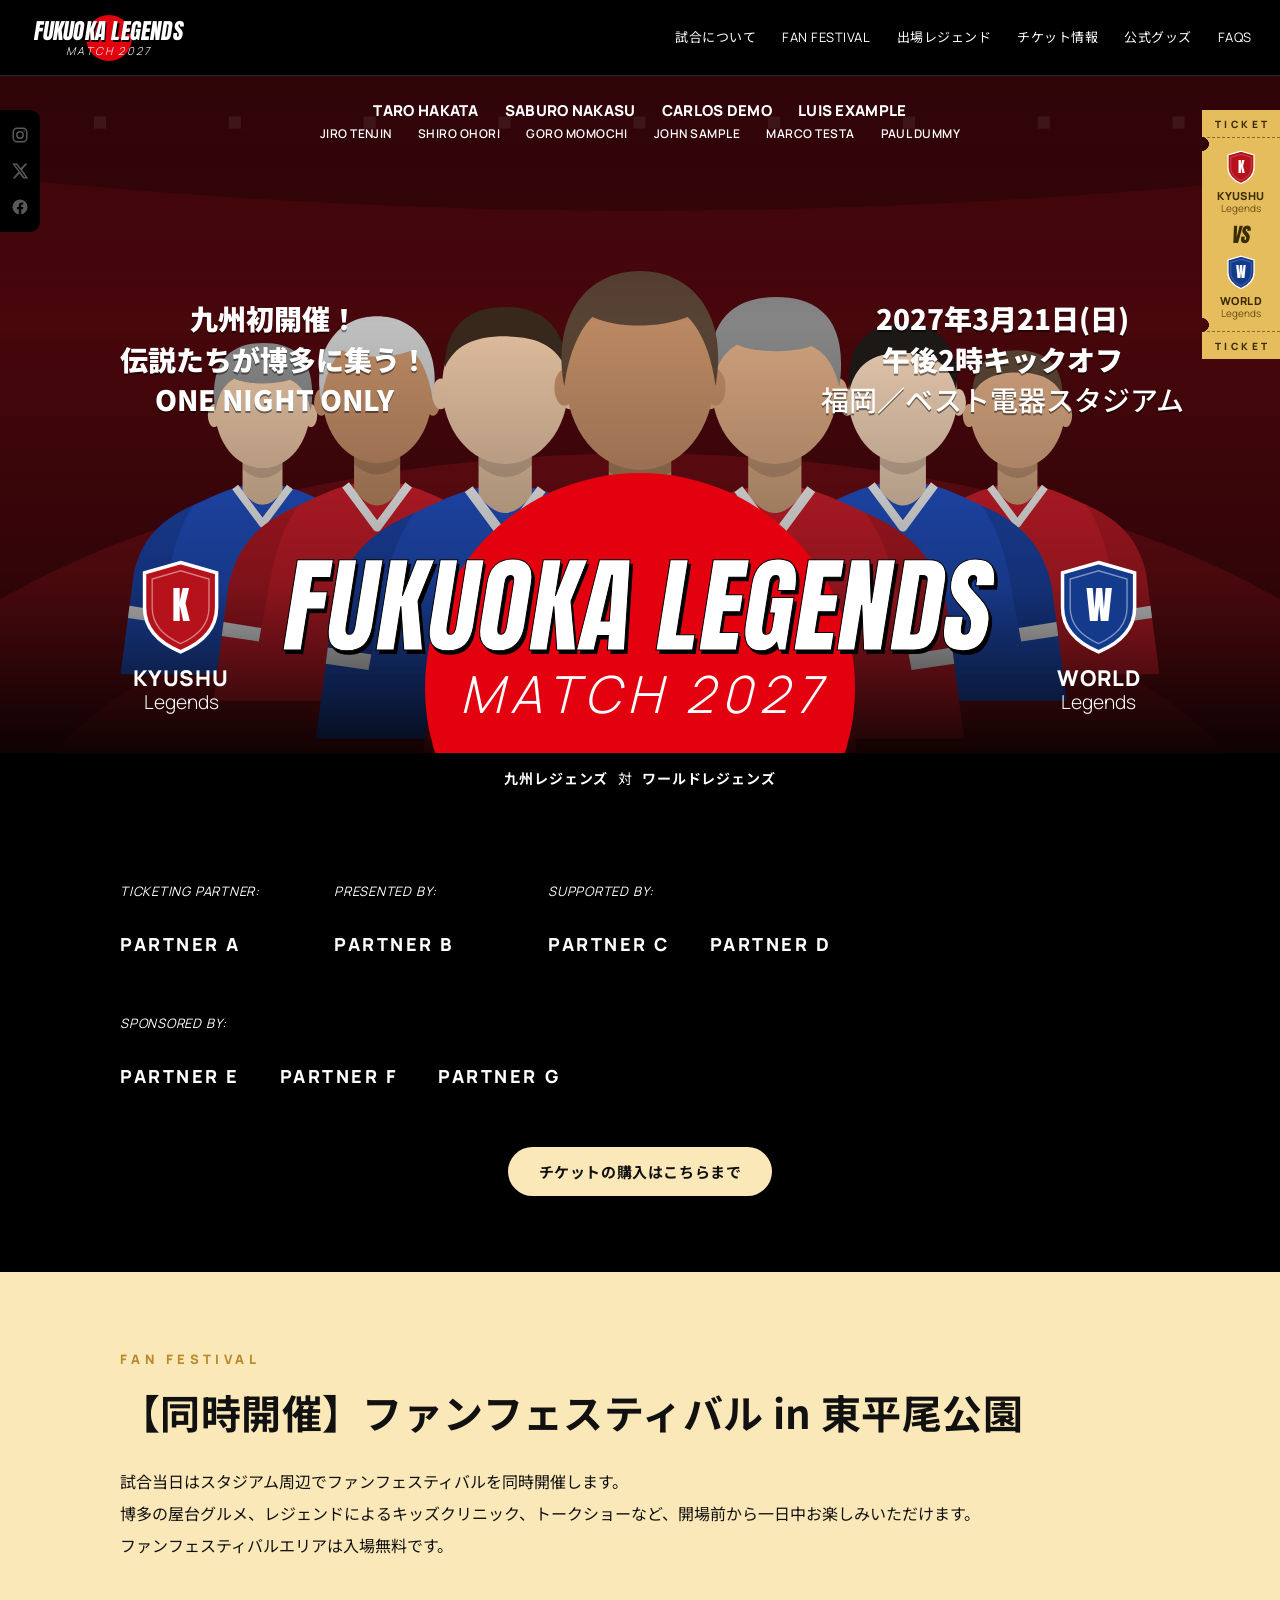
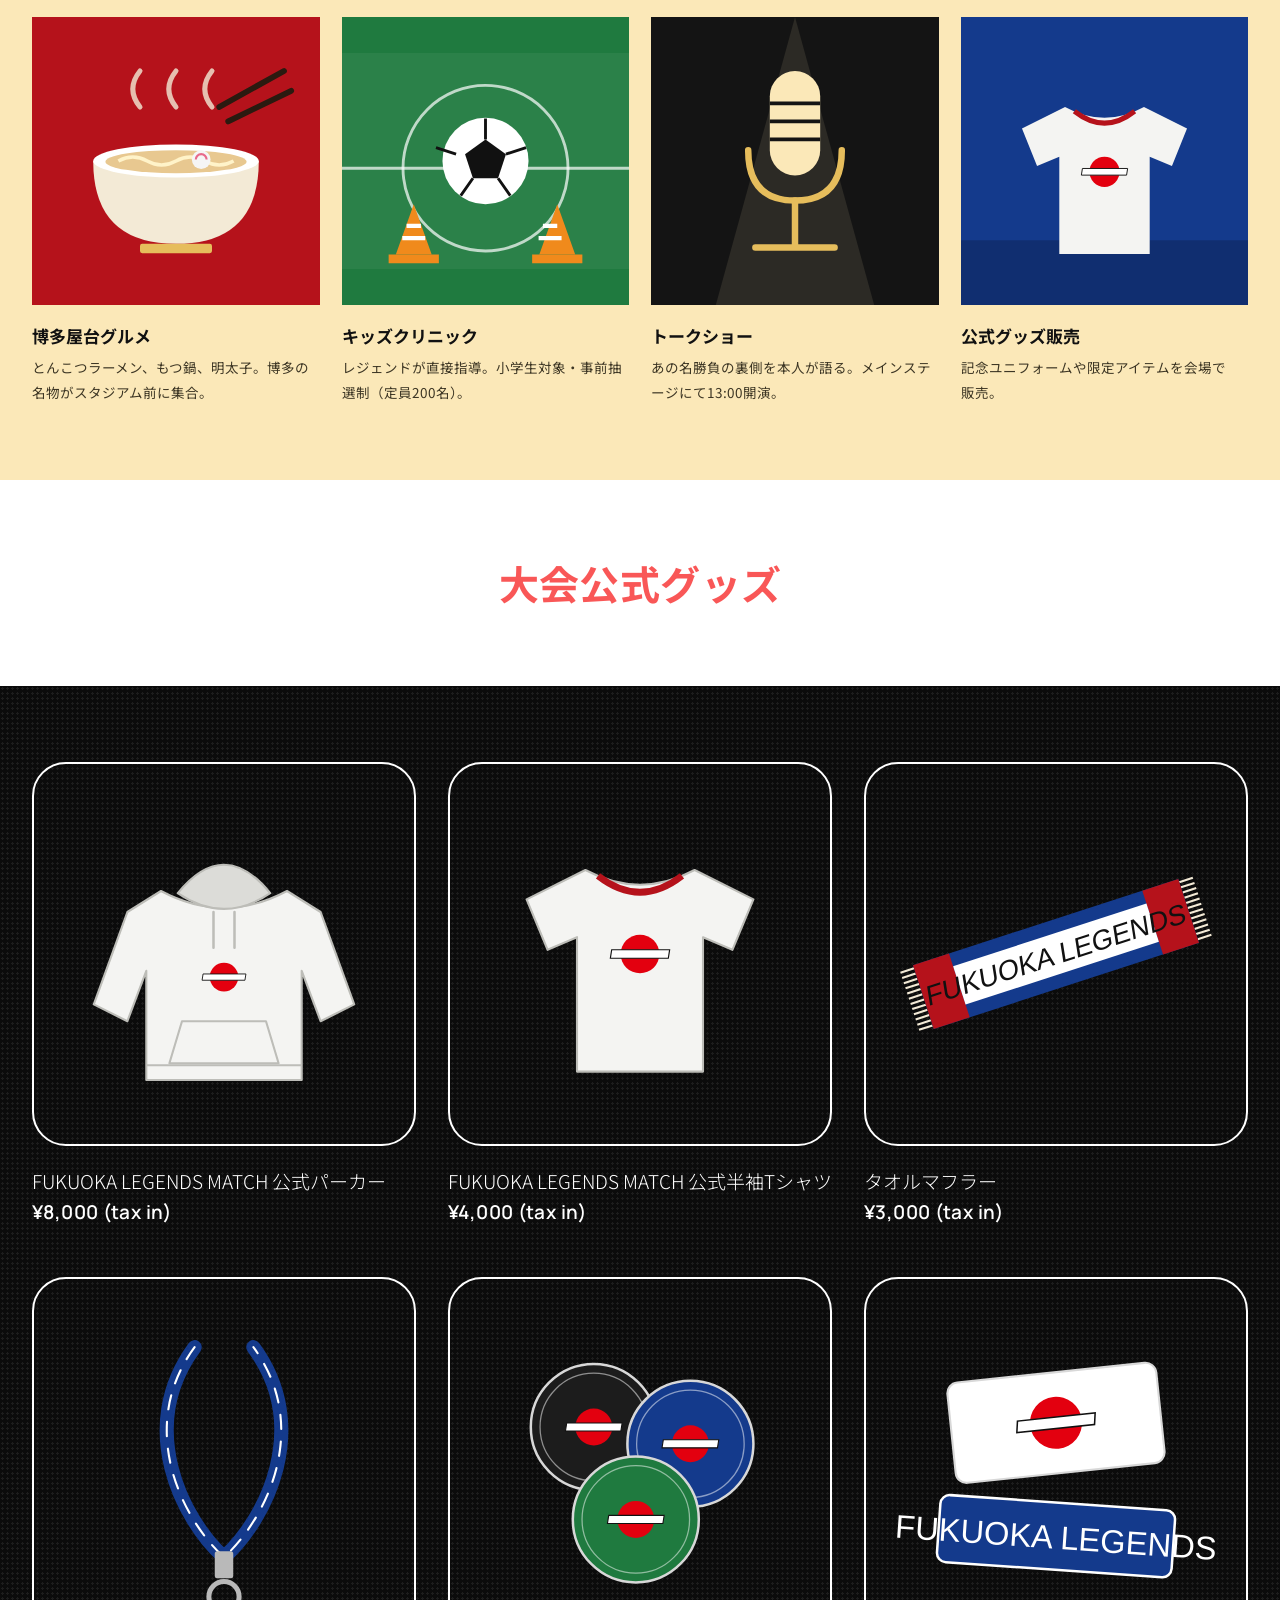
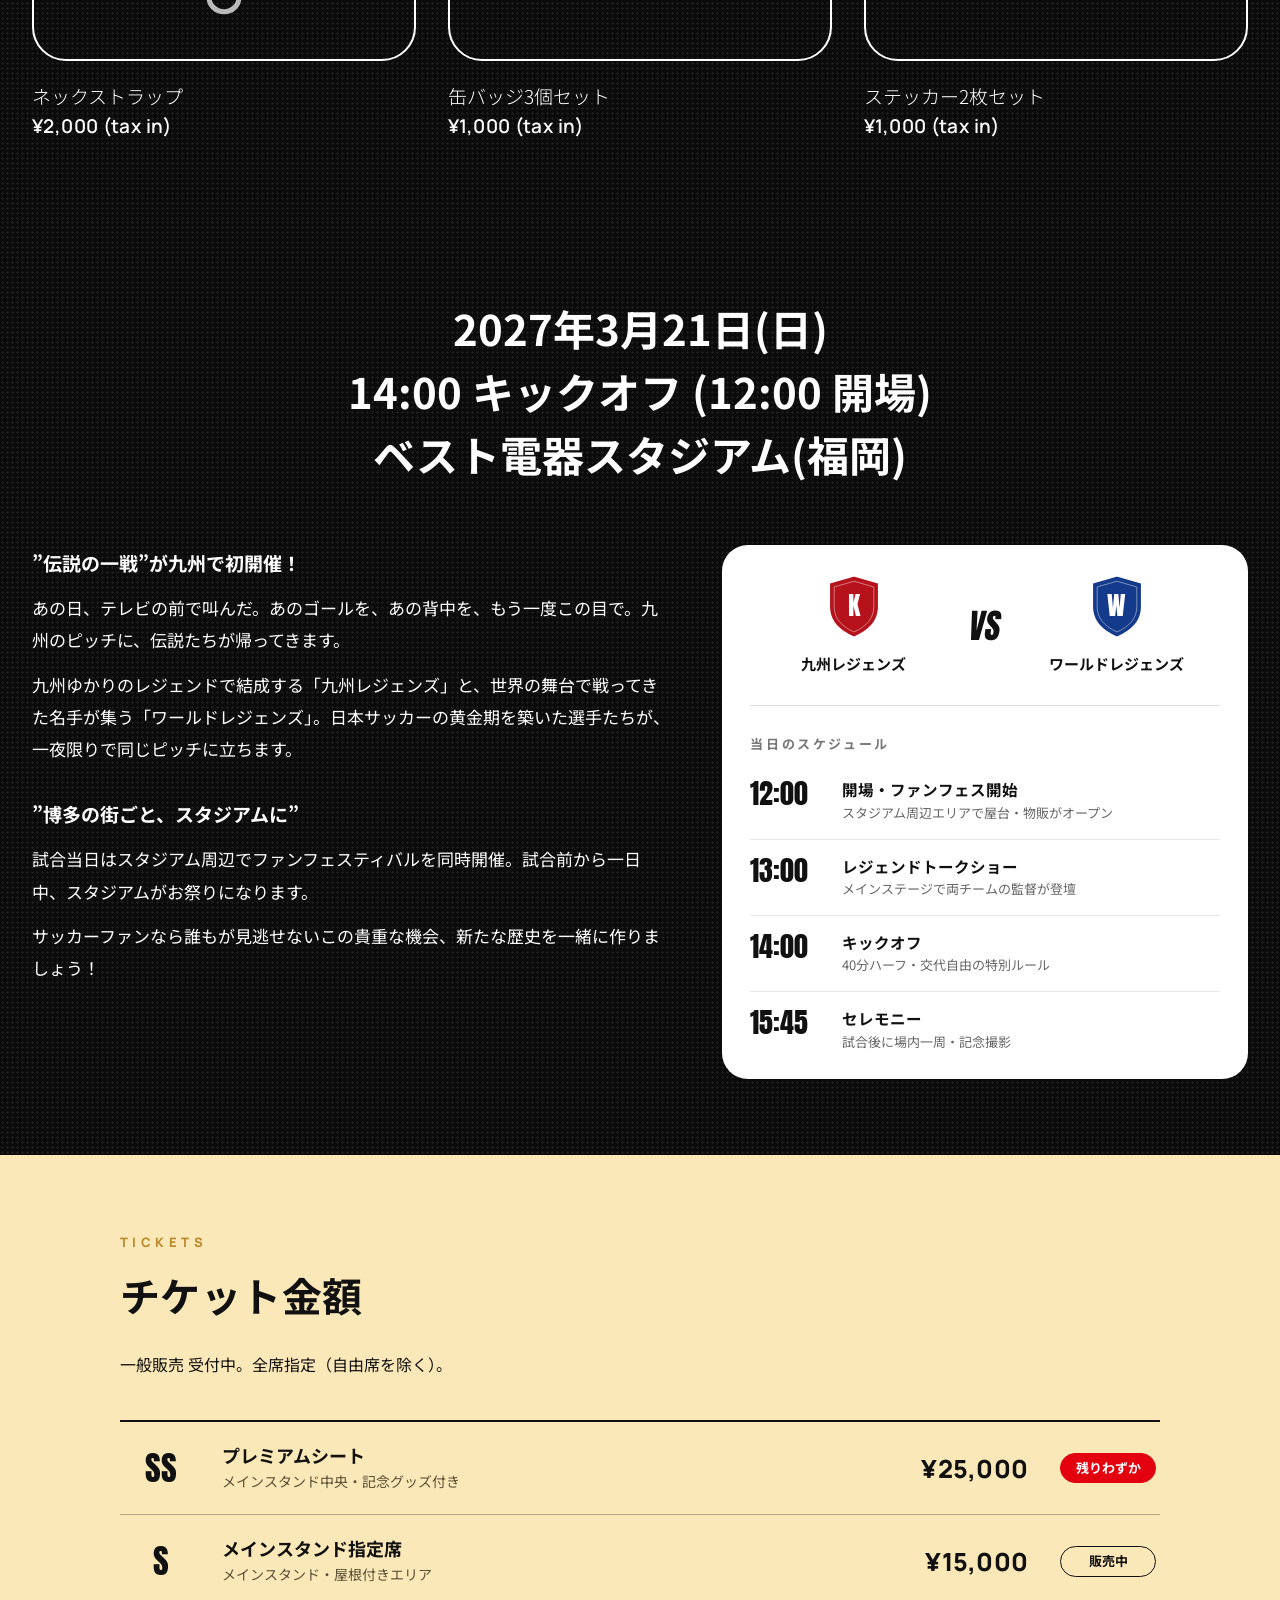
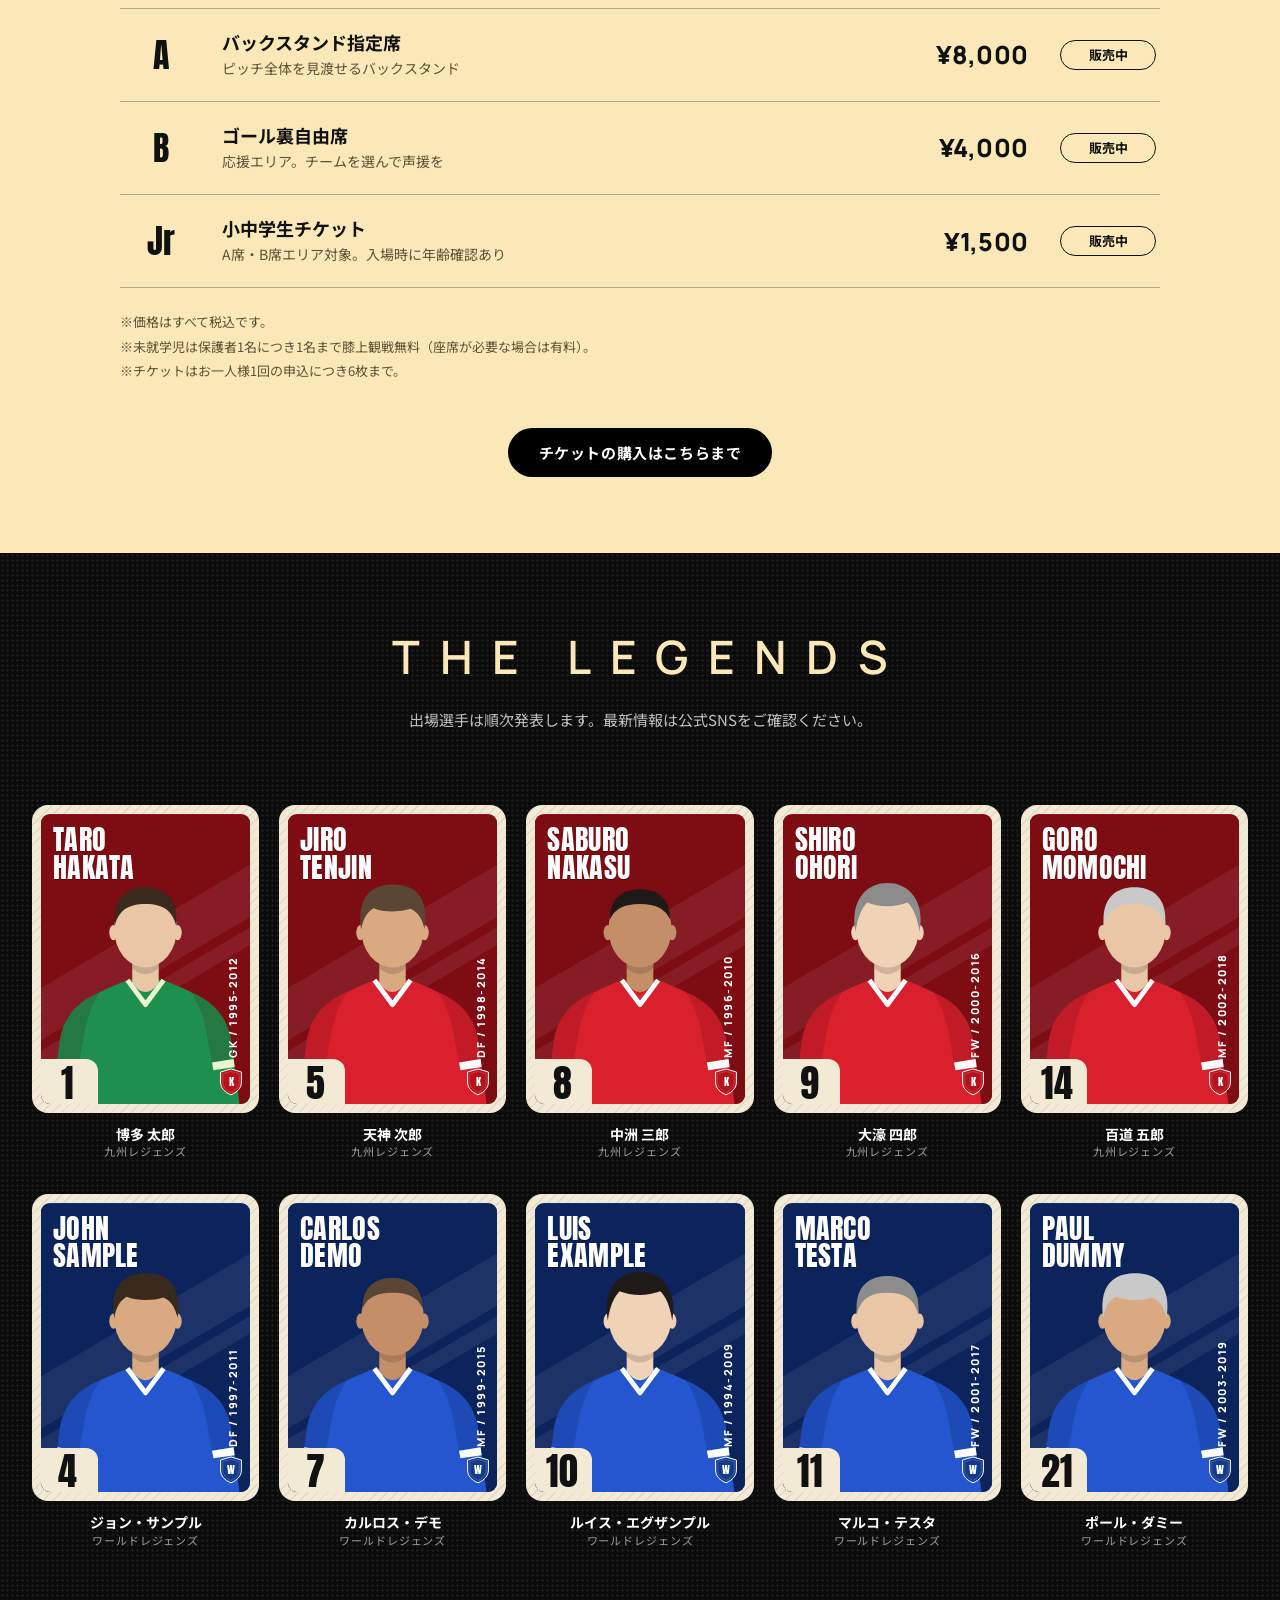
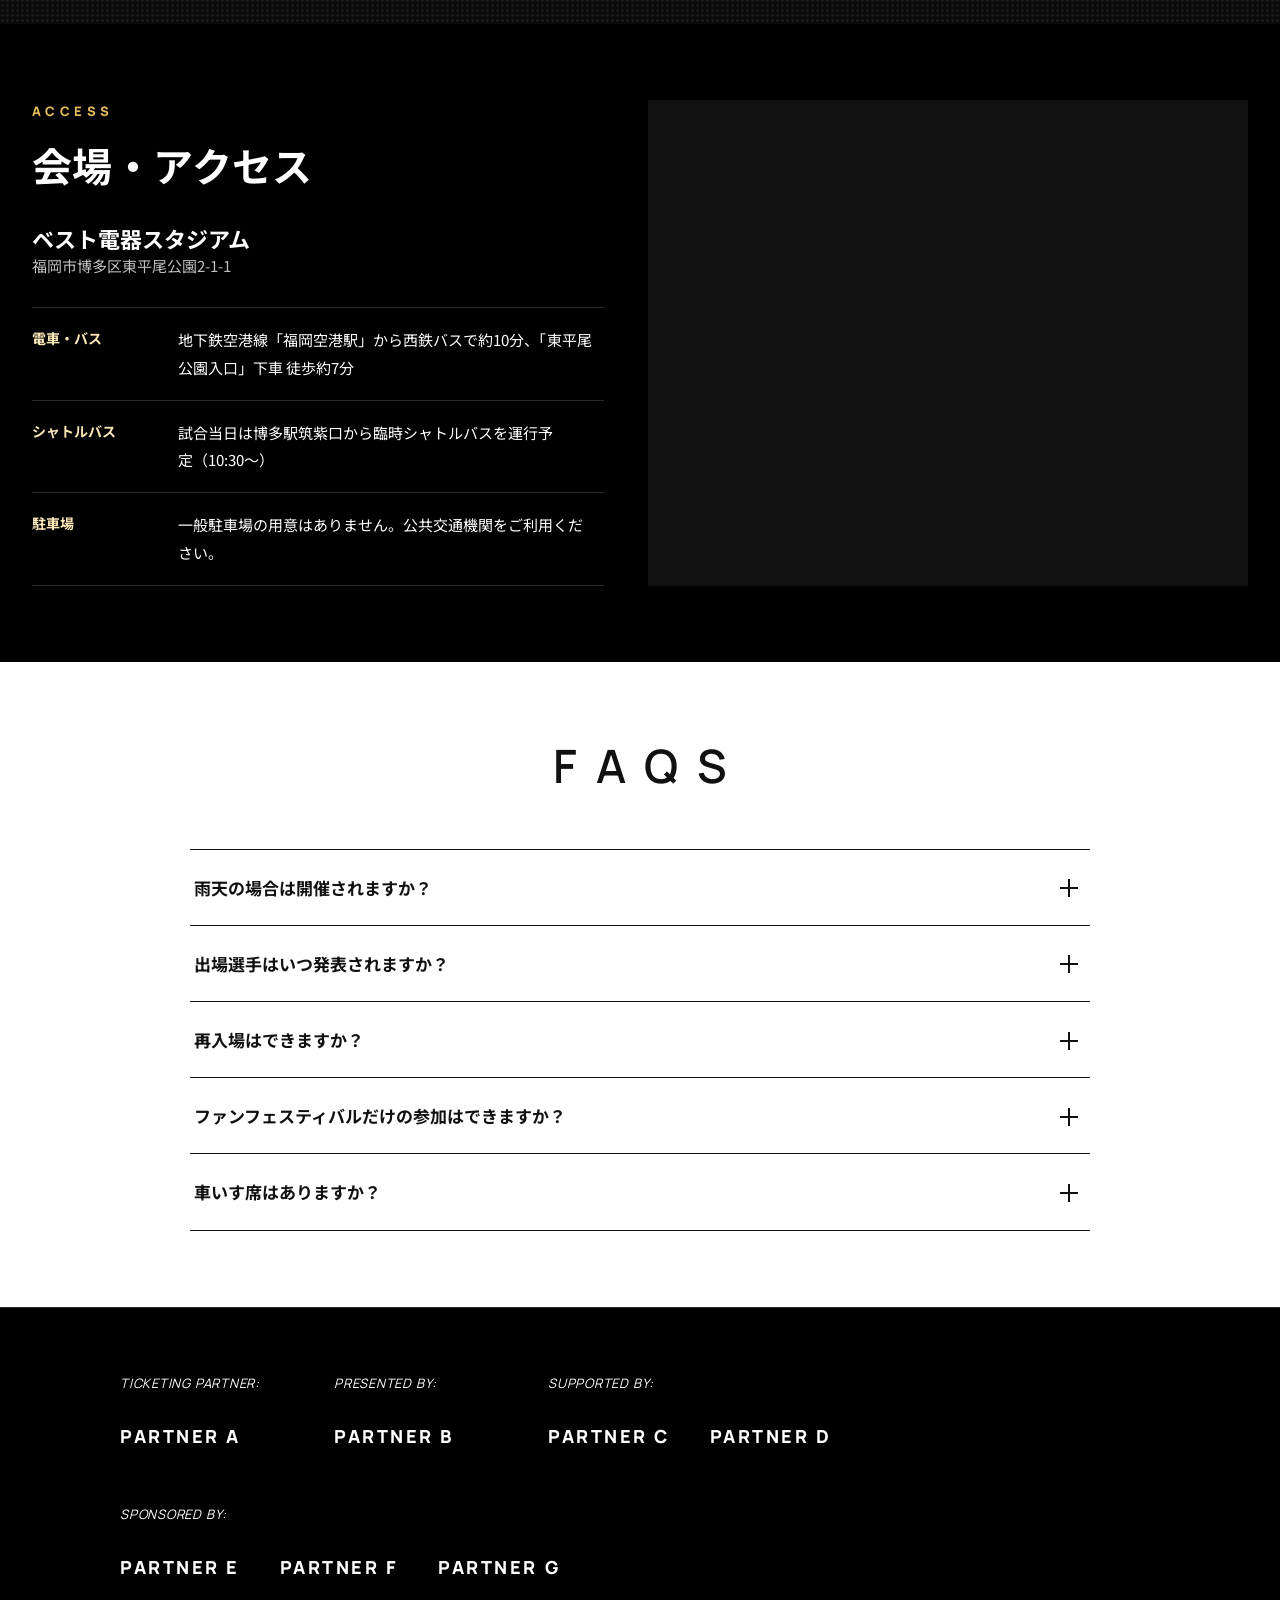
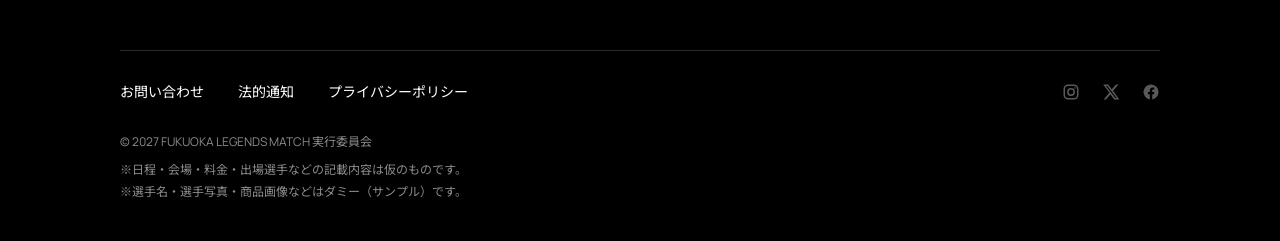
==== index.html @ da8130b4 "福岡レジェンズマッチ 告知サイトと管理画面を追加 Co-Authored-By: Claude Fable 5.2 <noreply@anthropic.com>" ====
<!doctype html>
<html lang="ja">
<head>
<meta charset="utf-8">
<meta name="viewport" content="width=device-width, initial-scale=1">
<title>FUKUOKA LEGENDS MATCH 2027｜福岡レジェンズマッチ 公式サイト</title>
<meta name="description" content="九州レジェンズ 対 ワールドレジェンズ。伝説の選手たちが博多に集う、一夜限りのレジェンドマッチ。2027年3月21日(日) ベスト電器スタジアム。">
<meta name="robots" content="noindex,nofollow">
<meta property="og:title" content="FUKUOKA LEGENDS MATCH 2027｜福岡レジェンズマッチ 公式サイト">
<meta property="og:description" content="九州レジェンズ 対 ワールドレジェンズ。伝説の選手たちが博多に集う、一夜限りのレジェンドマッチ。2027年3月21日(日) ベスト電器スタジアム。">
<meta property="og:type" content="website">
<meta property="og:image" content="uploads/dummy/keyvisual.svg">
<link rel="icon" href="data:image/svg+xml,%3Csvg xmlns='http://www.w3.org/2000/svg' viewBox='0 0 64 64'%3E%3Crect width='64' height='64' fill='%23000'/%3E%3Ccircle cx='32' cy='32' r='22' fill='%23e3000f'/%3E%3Crect x='8' y='27' width='48' height='10' fill='%23fff' transform='skewX(-9)' transform-origin='32 32'/%3E%3C/svg%3E">
<link rel="preconnect" href="https://fonts.googleapis.com">
<link rel="preconnect" href="https://fonts.gstatic.com" crossorigin>
<link rel="stylesheet" href="https://fonts.googleapis.com/css2?family=Anton&family=Manrope:wght@300;400;600;800&family=Noto+Sans+JP:wght@400;500;700;900&display=swap">
<link rel="stylesheet" href="assets/site.css">
<style>:root{--team-a:#b5121b;--team-b:#143a8c}@media (min-width:901px){.hero.has-kv{background:#140305}.hero.has-kv::before{background:linear-gradient(rgba(40,4,7,.42),rgba(20,3,5,.05) 34%,rgba(0,0,0,.35) 70%,rgba(0,0,0,.94) 96%),url('uploads/dummy/keyvisual.svg') center top/cover no-repeat}}@media (max-width:900px){.has-kv .hero-kv{background-image:url('uploads/dummy/keyvisual.svg')}}</style>
</head>
<body>
<a class="skip" href="#main">コンテンツにスキップ</a>

<header class="header">
  <a class="logo" href="#top" aria-label="FUKUOKA LEGENDS MATCH 2027"><span class="logo-main">FUKUOKA LEGENDS</span><span class="logo-sub">MATCH 2027</span></a>
  <nav class="nav" id="nav" aria-label="メインメニュー">
    <a href="#about">試合について</a><a href="#festival">FAN FESTIVAL</a><a href="#legends">出場レジェンド</a><a href="#tickets">チケット情報</a><a href="#goods">公式グッズ</a><a href="#faq">FAQS</a>
    <a class="nav-ticket" href="#tickets">チケット購入</a>
    <div class="nav-sns"><span class="is-off" title="Instagram（URL未設定）"><svg viewBox="0 0 24 24" fill="none" stroke="currentColor" stroke-width="2" aria-hidden="true"><rect x="3" y="3" width="18" height="18" rx="5"/><circle cx="12" cy="12" r="4.2"/><circle cx="17.4" cy="6.6" r="1" fill="currentColor" stroke="none"/></svg></span><span class="is-off" title="X（URL未設定）"><svg viewBox="0 0 24 24" fill="currentColor" aria-hidden="true"><path d="M18.9 2H22l-7.2 8.3L23 22h-6.6l-5.2-6.8L5.3 22H2.2l7.7-8.9L1.5 2h6.8l4.7 6.2L18.9 2Zm-1.2 18h1.8L7.2 3.9H5.3L17.7 20Z"/></svg></span><span class="is-off" title="Facebook（URL未設定）"><svg viewBox="0 0 24 24" fill="currentColor" aria-hidden="true"><path d="M22 12a10 10 0 1 0-11.6 9.9v-7H7.9V12h2.5V9.8c0-2.5 1.5-3.9 3.800-3.900 1.100 0 2.200.2 2.200.2v2.500h-1.200c-1.200 0-1.600.800-1.600 1.600V12h2.800l-.4 2.900h-2.300v7A10 10 0 0 0 22 12Z"/></svg></span></div>
  </nav>
  <button class="menu-btn" type="button" aria-controls="nav" aria-expanded="false" aria-label="メニューを開く"><span></span><span></span><span></span></button>
</header>

<div class="side-sns"><span class="is-off" title="Instagram（URL未設定）"><svg viewBox="0 0 24 24" fill="none" stroke="currentColor" stroke-width="2" aria-hidden="true"><rect x="3" y="3" width="18" height="18" rx="5"/><circle cx="12" cy="12" r="4.2"/><circle cx="17.4" cy="6.6" r="1" fill="currentColor" stroke="none"/></svg></span><span class="is-off" title="X（URL未設定）"><svg viewBox="0 0 24 24" fill="currentColor" aria-hidden="true"><path d="M18.9 2H22l-7.2 8.3L23 22h-6.6l-5.2-6.8L5.3 22H2.2l7.7-8.9L1.5 2h6.8l4.7 6.2L18.9 2Zm-1.2 18h1.8L7.2 3.9H5.3L17.7 20Z"/></svg></span><span class="is-off" title="Facebook（URL未設定）"><svg viewBox="0 0 24 24" fill="currentColor" aria-hidden="true"><path d="M22 12a10 10 0 1 0-11.6 9.9v-7H7.9V12h2.5V9.8c0-2.5 1.5-3.9 3.800-3.900 1.100 0 2.200.2 2.200.2v2.500h-1.200c-1.200 0-1.600.800-1.600 1.600V12h2.800l-.4 2.900h-2.300v7A10 10 0 0 0 22 12Z"/></svg></span></div>

<a class="ticket-tab" href="#tickets" aria-label="チケット購入">
  <span class="tt-word">TICKET</span>
  <span class="tt-body">
    <svg class="emblem " viewBox="0 0 60 70" role="img" aria-label="九州レジェンズ"><path d="M30 2.500 56 10v25c0 15.500-10.500 25.500-26 32C14.500 60.500 4 50.500 4 35V10z" fill="#b5121b" stroke="#fff" stroke-width="2.500"/><path d="M30 8.500 50.500 14.500V35c0 12-8 20.500-20.500 26C17.500 55.500 9.500 47 9.500 35V14.500z" fill="none" stroke="rgba(255,255,255,.45)" stroke-width="1"/><text x="30" y="45" text-anchor="middle" font-family="Anton,Impact,sans-serif" font-size="27" fill="#fff">K</text></svg><b>KYUSHU</b><i>Legends</i>
    <em>VS</em>
    <svg class="emblem " viewBox="0 0 60 70" role="img" aria-label="ワールドレジェンズ"><path d="M30 2.500 56 10v25c0 15.500-10.500 25.500-26 32C14.500 60.500 4 50.500 4 35V10z" fill="#143a8c" stroke="#fff" stroke-width="2.500"/><path d="M30 8.500 50.500 14.500V35c0 12-8 20.500-20.500 26C17.500 55.500 9.500 47 9.500 35V14.500z" fill="none" stroke="rgba(255,255,255,.45)" stroke-width="1"/><text x="30" y="45" text-anchor="middle" font-family="Anton,Impact,sans-serif" font-size="27" fill="#fff">W</text></svg><b>WORLD</b><i>Legends</i>
  </span>
  <span class="tt-word">TICKET</span>
</a>

<main id="main">
<section class="hero has-kv" id="top">
  <div class="hero-roster">
    
      <p class="roster-main"><span>TARO HAKATA</span><span>SABURO NAKASU</span><span>CARLOS DEMO</span><span>LUIS EXAMPLE</span></p>
      <p class="roster-sub"><span>JIRO TENJIN</span><span>SHIRO OHORI</span><span>GORO MOMOCHI</span><span>JOHN SAMPLE</span><span>MARCO TESTA</span><span>PAUL DUMMY</span></p>
  </div>
  <div class="hero-mid">
    <p class="hero-catch">九州初開催！<br>伝説たちが博多に集う！<br>ONE NIGHT ONLY</p>
    <div class="hero-kv" aria-hidden="true"></div>
    <p class="hero-date"><span>2027年3月21日(日)</span><span>午後2時キックオフ</span><span>福岡／ベスト電器スタジアム</span></p>
  </div>
  <div class="hero-lockup">
    <div class="hero-team"><svg class="emblem " viewBox="0 0 60 70" role="img" aria-label="九州レジェンズ"><path d="M30 2.500 56 10v25c0 15.500-10.500 25.500-26 32C14.500 60.500 4 50.500 4 35V10z" fill="#b5121b" stroke="#fff" stroke-width="2.500"/><path d="M30 8.500 50.500 14.500V35c0 12-8 20.500-20.500 26C17.500 55.500 9.500 47 9.500 35V14.500z" fill="none" stroke="rgba(255,255,255,.45)" stroke-width="1"/><text x="30" y="45" text-anchor="middle" font-family="Anton,Impact,sans-serif" font-size="27" fill="#fff">K</text></svg><b>KYUSHU</b><i>Legends</i></div>
    <h1 class="hero-logo"><span class="hl-main">FUKUOKA LEGENDS</span><span class="hl-sub">MATCH 2027</span></h1>
    <div class="hero-team"><svg class="emblem " viewBox="0 0 60 70" role="img" aria-label="ワールドレジェンズ"><path d="M30 2.500 56 10v25c0 15.500-10.500 25.500-26 32C14.500 60.500 4 50.500 4 35V10z" fill="#143a8c" stroke="#fff" stroke-width="2.500"/><path d="M30 8.500 50.500 14.500V35c0 12-8 20.500-20.500 26C17.500 55.500 9.500 47 9.500 35V14.500z" fill="none" stroke="rgba(255,255,255,.45)" stroke-width="1"/><text x="30" y="45" text-anchor="middle" font-family="Anton,Impact,sans-serif" font-size="27" fill="#fff">W</text></svg><b>WORLD</b><i>Legends</i></div>
  </div>
  <p class="hero-vs">九州レジェンズ <span>対</span> ワールドレジェンズ</p>
</section>

<section class="band band-black sponsors">
  <div class="partners">
    <div class="partner-group">
      <h3>TICKETING PARTNER:</h3>
      <ul><li><span>PARTNER A</span></li></ul>
    </div>
    <div class="partner-group">
      <h3>PRESENTED BY:</h3>
      <ul><li><span>PARTNER B</span></li></ul>
    </div>
    <div class="partner-group">
      <h3>SUPPORTED BY:</h3>
      <ul><li><span>PARTNER C</span></li><li><span>PARTNER D</span></li></ul>
    </div>
    <div class="partner-group is-wide">
      <h3>SPONSORED BY:</h3>
      <ul><li><span>PARTNER E</span></li><li><span>PARTNER F</span></li><li><span>PARTNER G</span></li></ul>
    </div></div>
  <div class="cta">
    <a class="btn btn-cream" href="#tickets">チケットの購入はこちらまで</a>
    
  </div>
</section>


<section class="band band-cream" id="festival">
  <div class="wrap">
    <p class="eyebrow">FAN FESTIVAL</p>
    <h2 class="h-jp">【同時開催】ファンフェスティバル in 東平尾公園</h2>
    <div class="lead"><p>試合当日はスタジアム周辺でファンフェスティバルを同時開催します。<br>博多の屋台グルメ、レジェンドによるキッズクリニック、トークショーなど、開場前から一日中お楽しみいただけます。<br>ファンフェスティバルエリアは入場無料です。</p></div>
  </div>
  <ul class="fes-grid">
    <li>
      <div class="fes-img"><img src="uploads/dummy/fes-yatai.svg" alt="博多屋台グルメ" loading="lazy"></div>
      <h3>博多屋台グルメ</h3><p>とんこつラーメン、もつ鍋、明太子。博多の名物がスタジアム前に集合。</p>
    </li><li>
      <div class="fes-img"><img src="uploads/dummy/fes-kids.svg" alt="キッズクリニック" loading="lazy"></div>
      <h3>キッズクリニック</h3><p>レジェンドが直接指導。小学生対象・事前抽選制（定員200名）。</p>
    </li><li>
      <div class="fes-img"><img src="uploads/dummy/fes-talk.svg" alt="トークショー" loading="lazy"></div>
      <h3>トークショー</h3><p>あの名勝負の裏側を本人が語る。メインステージにて13:00開演。</p>
    </li><li>
      <div class="fes-img"><img src="uploads/dummy/fes-goods.svg" alt="公式グッズ販売" loading="lazy"></div>
      <h3>公式グッズ販売</h3><p>記念ユニフォームや限定アイテムを会場で販売。</p>
    </li>
  </ul>
  
</section>


<section class="band band-white goods-head" id="goods"><h2 class="h-jp h-coral">大会公式グッズ</h2></section>
<section class="band band-dots goods">
  <ul class="goods-grid">
    <li>
      <div class="goods-img"><img src="uploads/dummy/goods-hoodie.svg" alt="FUKUOKA LEGENDS MATCH 公式パーカー" loading="lazy"></div>
      <h3>FUKUOKA LEGENDS MATCH 公式パーカー</h3><p>¥8,000 (tax in)</p>
    </li><li>
      <div class="goods-img"><img src="uploads/dummy/goods-tshirt.svg" alt="FUKUOKA LEGENDS MATCH 公式半袖Tシャツ" loading="lazy"></div>
      <h3>FUKUOKA LEGENDS MATCH 公式半袖Tシャツ</h3><p>¥4,000 (tax in)</p>
    </li><li>
      <div class="goods-img"><img src="uploads/dummy/goods-muffler.svg" alt="タオルマフラー" loading="lazy"></div>
      <h3>タオルマフラー</h3><p>¥3,000 (tax in)</p>
    </li><li>
      <div class="goods-img"><img src="uploads/dummy/goods-strap.svg" alt="ネックストラップ" loading="lazy"></div>
      <h3>ネックストラップ</h3><p>¥2,000 (tax in)</p>
    </li><li>
      <div class="goods-img"><img src="uploads/dummy/goods-badges.svg" alt="缶バッジ3個セット" loading="lazy"></div>
      <h3>缶バッジ3個セット</h3><p>¥1,000 (tax in)</p>
    </li><li>
      <div class="goods-img"><img src="uploads/dummy/goods-stickers.svg" alt="ステッカー2枚セット" loading="lazy"></div>
      <h3>ステッカー2枚セット</h3><p>¥1,000 (tax in)</p>
    </li>
  </ul>
  
</section>

<section class="band band-dots about" id="about">
  <div class="match-head">
    <p>2027年3月21日(日)</p><p>14:00 キックオフ (12:00 開場)</p><p>ベスト電器スタジアム(福岡)</p>
  </div>
  <div class="about-grid">
    <div class="about-text">
      <h3>”伝説の一戦”が九州で初開催！</h3><p>あの日、テレビの前で叫んだ。あのゴールを、あの背中を、もう一度この目で。九州のピッチに、伝説たちが帰ってきます。</p><p>九州ゆかりのレジェンドで結成する「九州レジェンズ」と、世界の舞台で戦ってきた名手が集う「ワールドレジェンズ」。日本サッカーの黄金期を築いた選手たちが、一夜限りで同じピッチに立ちます。</p><h3>”博多の街ごと、スタジアムに”</h3><p>試合当日はスタジアム周辺でファンフェスティバルを同時開催。試合前から一日中、スタジアムがお祭りになります。</p><p>サッカーファンなら誰もが見逃せないこの貴重な機会、新たな歴史を一緒に作りましょう！</p>
    </div>
    
    <aside class="timetable">
      <div class="tt-match">
        <div><svg class="emblem " viewBox="0 0 60 70" role="img" aria-label="九州レジェンズ"><path d="M30 2.500 56 10v25c0 15.500-10.500 25.500-26 32C14.500 60.500 4 50.500 4 35V10z" fill="#b5121b" stroke="#fff" stroke-width="2.500"/><path d="M30 8.500 50.500 14.500V35c0 12-8 20.500-20.500 26C17.500 55.500 9.500 47 9.500 35V14.500z" fill="none" stroke="rgba(255,255,255,.45)" stroke-width="1"/><text x="30" y="45" text-anchor="middle" font-family="Anton,Impact,sans-serif" font-size="27" fill="#fff">K</text></svg><b>九州レジェンズ</b></div><span>VS</span><div><svg class="emblem " viewBox="0 0 60 70" role="img" aria-label="ワールドレジェンズ"><path d="M30 2.500 56 10v25c0 15.500-10.500 25.500-26 32C14.500 60.500 4 50.500 4 35V10z" fill="#143a8c" stroke="#fff" stroke-width="2.500"/><path d="M30 8.500 50.500 14.500V35c0 12-8 20.500-20.500 26C17.500 55.500 9.500 47 9.500 35V14.500z" fill="none" stroke="rgba(255,255,255,.45)" stroke-width="1"/><text x="30" y="45" text-anchor="middle" font-family="Anton,Impact,sans-serif" font-size="27" fill="#fff">W</text></svg><b>ワールドレジェンズ</b></div>
      </div>
      <h3>当日のスケジュール</h3>
      <ol><li><time>12:00</time><div><b>開場・ファンフェス開始</b><span>スタジアム周辺エリアで屋台・物販がオープン</span></div></li><li><time>13:00</time><div><b>レジェンドトークショー</b><span>メインステージで両チームの監督が登壇</span></div></li><li><time>14:00</time><div><b>キックオフ</b><span>40分ハーフ・交代自由の特別ルール</span></div></li><li><time>15:45</time><div><b>セレモニー</b><span>試合後に場内一周・記念撮影</span></div></li></ol>
    </aside>
  </div>
</section>

<section class="band band-cream tickets" id="tickets">
  <div class="wrap">
    <p class="eyebrow">TICKETS</p>
    <h2 class="h-jp">チケット金額</h2>
    <p class="lead">一般販売 受付中。全席指定（自由席を除く）。</p>
    <ul class="ticket-list">
      <li>
        <span class="tk-rank">SS</span>
        <div class="tk-name"><b>プレミアムシート</b><span>メインスタンド中央・記念グッズ付き</span></div>
        <span class="tk-price">¥25,000</span>
        <span class="tk-status is-few">残りわずか</span>
      </li><li>
        <span class="tk-rank">S</span>
        <div class="tk-name"><b>メインスタンド指定席</b><span>メインスタンド・屋根付きエリア</span></div>
        <span class="tk-price">¥15,000</span>
        <span class="tk-status">販売中</span>
      </li><li>
        <span class="tk-rank">A</span>
        <div class="tk-name"><b>バックスタンド指定席</b><span>ピッチ全体を見渡せるバックスタンド</span></div>
        <span class="tk-price">¥8,000</span>
        <span class="tk-status">販売中</span>
      </li><li>
        <span class="tk-rank">B</span>
        <div class="tk-name"><b>ゴール裏自由席</b><span>応援エリア。チームを選んで声援を</span></div>
        <span class="tk-price">¥4,000</span>
        <span class="tk-status">販売中</span>
      </li><li>
        <span class="tk-rank">Jr</span>
        <div class="tk-name"><b>小中学生チケット</b><span>A席・B席エリア対象。入場時に年齢確認あり</span></div>
        <span class="tk-price">¥1,500</span>
        <span class="tk-status">販売中</span>
      </li>
    </ul>
    <p class="note">※価格はすべて税込です。<br>※未就学児は保護者1名につき1名まで膝上観戦無料（座席が必要な場合は有料）。<br>※チケットはお一人様1回の申込につき6枚まで。</p>
    <div class="cta"><a class="btn btn-black" href="#tickets">チケットの購入はこちらまで</a></div>
  </div>
</section>

<section class="band band-dots legends" id="legends">
  <h2 class="h-wide">THE LEGENDS</h2>
  <p class="legends-lead">出場選手は順次発表します。最新情報は公式SNSをご確認ください。</p>
  <ul class="cards"><li class="card card-a">
      <div class="card-frame"><div class="card-in">
        <img src="uploads/dummy/player-01.svg" alt="博多 太郎" loading="lazy">
        <p class="card-name">TARO<br>HAKATA</p>
        <span class="card-num">1</span>
        <span class="card-side">GK / 1995-2012</span>
        <span class="card-team"><svg class="emblem " viewBox="0 0 60 70" role="img" aria-label="九州レジェンズ"><path d="M30 2.500 56 10v25c0 15.500-10.500 25.500-26 32C14.500 60.500 4 50.500 4 35V10z" fill="#b5121b" stroke="#fff" stroke-width="2.500"/><path d="M30 8.500 50.500 14.500V35c0 12-8 20.500-20.500 26C17.500 55.500 9.500 47 9.500 35V14.500z" fill="none" stroke="rgba(255,255,255,.45)" stroke-width="1"/><text x="30" y="45" text-anchor="middle" font-family="Anton,Impact,sans-serif" font-size="27" fill="#fff">K</text></svg></span>
      </div></div>
      <p class="card-jp">博多 太郎<small>九州レジェンズ</small></p>
    </li><li class="card card-a">
      <div class="card-frame"><div class="card-in">
        <img src="uploads/dummy/player-02.svg" alt="天神 次郎" loading="lazy">
        <p class="card-name">JIRO<br>TENJIN</p>
        <span class="card-num">5</span>
        <span class="card-side">DF / 1998-2014</span>
        <span class="card-team"><svg class="emblem " viewBox="0 0 60 70" role="img" aria-label="九州レジェンズ"><path d="M30 2.500 56 10v25c0 15.500-10.500 25.500-26 32C14.500 60.500 4 50.500 4 35V10z" fill="#b5121b" stroke="#fff" stroke-width="2.500"/><path d="M30 8.500 50.500 14.500V35c0 12-8 20.500-20.500 26C17.500 55.500 9.500 47 9.500 35V14.500z" fill="none" stroke="rgba(255,255,255,.45)" stroke-width="1"/><text x="30" y="45" text-anchor="middle" font-family="Anton,Impact,sans-serif" font-size="27" fill="#fff">K</text></svg></span>
      </div></div>
      <p class="card-jp">天神 次郎<small>九州レジェンズ</small></p>
    </li><li class="card card-a">
      <div class="card-frame"><div class="card-in">
        <img src="uploads/dummy/player-03.svg" alt="中洲 三郎" loading="lazy">
        <p class="card-name">SABURO<br>NAKASU</p>
        <span class="card-num">8</span>
        <span class="card-side">MF / 1996-2010</span>
        <span class="card-team"><svg class="emblem " viewBox="0 0 60 70" role="img" aria-label="九州レジェンズ"><path d="M30 2.500 56 10v25c0 15.500-10.500 25.500-26 32C14.500 60.500 4 50.500 4 35V10z" fill="#b5121b" stroke="#fff" stroke-width="2.500"/><path d="M30 8.500 50.500 14.500V35c0 12-8 20.500-20.500 26C17.500 55.500 9.500 47 9.500 35V14.500z" fill="none" stroke="rgba(255,255,255,.45)" stroke-width="1"/><text x="30" y="45" text-anchor="middle" font-family="Anton,Impact,sans-serif" font-size="27" fill="#fff">K</text></svg></span>
      </div></div>
      <p class="card-jp">中洲 三郎<small>九州レジェンズ</small></p>
    </li><li class="card card-a">
      <div class="card-frame"><div class="card-in">
        <img src="uploads/dummy/player-04.svg" alt="大濠 四郎" loading="lazy">
        <p class="card-name">SHIRO<br>OHORI</p>
        <span class="card-num">9</span>
        <span class="card-side">FW / 2000-2016</span>
        <span class="card-team"><svg class="emblem " viewBox="0 0 60 70" role="img" aria-label="九州レジェンズ"><path d="M30 2.500 56 10v25c0 15.500-10.500 25.500-26 32C14.500 60.500 4 50.500 4 35V10z" fill="#b5121b" stroke="#fff" stroke-width="2.500"/><path d="M30 8.500 50.500 14.500V35c0 12-8 20.500-20.500 26C17.500 55.500 9.500 47 9.500 35V14.500z" fill="none" stroke="rgba(255,255,255,.45)" stroke-width="1"/><text x="30" y="45" text-anchor="middle" font-family="Anton,Impact,sans-serif" font-size="27" fill="#fff">K</text></svg></span>
      </div></div>
      <p class="card-jp">大濠 四郎<small>九州レジェンズ</small></p>
    </li><li class="card card-a">
      <div class="card-frame"><div class="card-in">
        <img src="uploads/dummy/player-05.svg" alt="百道 五郎" loading="lazy">
        <p class="card-name">GORO<br>MOMOCHI</p>
        <span class="card-num">14</span>
        <span class="card-side">MF / 2002-2018</span>
        <span class="card-team"><svg class="emblem " viewBox="0 0 60 70" role="img" aria-label="九州レジェンズ"><path d="M30 2.500 56 10v25c0 15.500-10.500 25.500-26 32C14.500 60.500 4 50.500 4 35V10z" fill="#b5121b" stroke="#fff" stroke-width="2.500"/><path d="M30 8.500 50.500 14.500V35c0 12-8 20.500-20.500 26C17.500 55.500 9.500 47 9.500 35V14.500z" fill="none" stroke="rgba(255,255,255,.45)" stroke-width="1"/><text x="30" y="45" text-anchor="middle" font-family="Anton,Impact,sans-serif" font-size="27" fill="#fff">K</text></svg></span>
      </div></div>
      <p class="card-jp">百道 五郎<small>九州レジェンズ</small></p>
    </li><li class="card card-b">
      <div class="card-frame"><div class="card-in">
        <img src="uploads/dummy/player-06.svg" alt="ジョン・サンプル" loading="lazy">
        <p class="card-name">JOHN<br>SAMPLE</p>
        <span class="card-num">4</span>
        <span class="card-side">DF / 1997-2011</span>
        <span class="card-team"><svg class="emblem " viewBox="0 0 60 70" role="img" aria-label="ワールドレジェンズ"><path d="M30 2.500 56 10v25c0 15.500-10.500 25.500-26 32C14.500 60.500 4 50.500 4 35V10z" fill="#143a8c" stroke="#fff" stroke-width="2.500"/><path d="M30 8.500 50.500 14.500V35c0 12-8 20.500-20.500 26C17.500 55.500 9.500 47 9.500 35V14.500z" fill="none" stroke="rgba(255,255,255,.45)" stroke-width="1"/><text x="30" y="45" text-anchor="middle" font-family="Anton,Impact,sans-serif" font-size="27" fill="#fff">W</text></svg></span>
      </div></div>
      <p class="card-jp">ジョン・サンプル<small>ワールドレジェンズ</small></p>
    </li><li class="card card-b">
      <div class="card-frame"><div class="card-in">
        <img src="uploads/dummy/player-07.svg" alt="カルロス・デモ" loading="lazy">
        <p class="card-name">CARLOS<br>DEMO</p>
        <span class="card-num">7</span>
        <span class="card-side">MF / 1999-2015</span>
        <span class="card-team"><svg class="emblem " viewBox="0 0 60 70" role="img" aria-label="ワールドレジェンズ"><path d="M30 2.500 56 10v25c0 15.500-10.500 25.500-26 32C14.500 60.500 4 50.500 4 35V10z" fill="#143a8c" stroke="#fff" stroke-width="2.500"/><path d="M30 8.500 50.500 14.500V35c0 12-8 20.500-20.500 26C17.500 55.500 9.500 47 9.500 35V14.500z" fill="none" stroke="rgba(255,255,255,.45)" stroke-width="1"/><text x="30" y="45" text-anchor="middle" font-family="Anton,Impact,sans-serif" font-size="27" fill="#fff">W</text></svg></span>
      </div></div>
      <p class="card-jp">カルロス・デモ<small>ワールドレジェンズ</small></p>
    </li><li class="card card-b">
      <div class="card-frame"><div class="card-in">
        <img src="uploads/dummy/player-08.svg" alt="ルイス・エグザンプル" loading="lazy">
        <p class="card-name">LUIS<br>EXAMPLE</p>
        <span class="card-num">10</span>
        <span class="card-side">MF / 1994-2009</span>
        <span class="card-team"><svg class="emblem " viewBox="0 0 60 70" role="img" aria-label="ワールドレジェンズ"><path d="M30 2.500 56 10v25c0 15.500-10.500 25.500-26 32C14.500 60.500 4 50.500 4 35V10z" fill="#143a8c" stroke="#fff" stroke-width="2.500"/><path d="M30 8.500 50.500 14.500V35c0 12-8 20.500-20.500 26C17.500 55.500 9.500 47 9.500 35V14.500z" fill="none" stroke="rgba(255,255,255,.45)" stroke-width="1"/><text x="30" y="45" text-anchor="middle" font-family="Anton,Impact,sans-serif" font-size="27" fill="#fff">W</text></svg></span>
      </div></div>
      <p class="card-jp">ルイス・エグザンプル<small>ワールドレジェンズ</small></p>
    </li><li class="card card-b">
      <div class="card-frame"><div class="card-in">
        <img src="uploads/dummy/player-09.svg" alt="マルコ・テスタ" loading="lazy">
        <p class="card-name">MARCO<br>TESTA</p>
        <span class="card-num">11</span>
        <span class="card-side">FW / 2001-2017</span>
        <span class="card-team"><svg class="emblem " viewBox="0 0 60 70" role="img" aria-label="ワールドレジェンズ"><path d="M30 2.500 56 10v25c0 15.500-10.500 25.500-26 32C14.500 60.500 4 50.500 4 35V10z" fill="#143a8c" stroke="#fff" stroke-width="2.500"/><path d="M30 8.500 50.500 14.500V35c0 12-8 20.500-20.500 26C17.500 55.500 9.500 47 9.500 35V14.500z" fill="none" stroke="rgba(255,255,255,.45)" stroke-width="1"/><text x="30" y="45" text-anchor="middle" font-family="Anton,Impact,sans-serif" font-size="27" fill="#fff">W</text></svg></span>
      </div></div>
      <p class="card-jp">マルコ・テスタ<small>ワールドレジェンズ</small></p>
    </li><li class="card card-b">
      <div class="card-frame"><div class="card-in">
        <img src="uploads/dummy/player-10.svg" alt="ポール・ダミー" loading="lazy">
        <p class="card-name">PAUL<br>DUMMY</p>
        <span class="card-num">21</span>
        <span class="card-side">FW / 2003-2019</span>
        <span class="card-team"><svg class="emblem " viewBox="0 0 60 70" role="img" aria-label="ワールドレジェンズ"><path d="M30 2.500 56 10v25c0 15.500-10.500 25.500-26 32C14.500 60.500 4 50.500 4 35V10z" fill="#143a8c" stroke="#fff" stroke-width="2.500"/><path d="M30 8.500 50.500 14.500V35c0 12-8 20.500-20.500 26C17.500 55.500 9.500 47 9.500 35V14.500z" fill="none" stroke="rgba(255,255,255,.45)" stroke-width="1"/><text x="30" y="45" text-anchor="middle" font-family="Anton,Impact,sans-serif" font-size="27" fill="#fff">W</text></svg></span>
      </div></div>
      <p class="card-jp">ポール・ダミー<small>ワールドレジェンズ</small></p>
    </li></ul>
</section>

<section class="band band-black access" id="access">
  <div class="access-grid">
    <div>
      <p class="eyebrow">ACCESS</p>
      <h2 class="h-jp">会場・アクセス</h2>
      <p class="access-venue">ベスト電器スタジアム<small>福岡市博多区東平尾公園2-1-1</small></p>
      <dl><div><dt>電車・バス</dt><dd>地下鉄空港線「福岡空港駅」から西鉄バスで約10分、「東平尾公園入口」下車 徒歩約7分</dd></div><div><dt>シャトルバス</dt><dd>試合当日は博多駅筑紫口から臨時シャトルバスを運行予定（10:30〜）</dd></div><div><dt>駐車場</dt><dd>一般駐車場の用意はありません。公共交通機関をご利用ください。</dd></div></dl>
    </div>
    <iframe title="会場の地図" loading="lazy" referrerpolicy="no-referrer" src="https://www.google.com/maps?q=%E3%83%99%E3%82%B9%E3%83%88%E9%9B%BB%E5%99%A8%E3%82%B9%E3%82%BF%E3%82%B8%E3%82%A2%E3%83%A0&output=embed&hl=ja"></iframe>
  </div>
</section>


<section class="band band-white faq" id="faq">
  <div class="wrap">
    <h2 class="h-wide h-dark">FAQS</h2>
    <details><summary>雨天の場合は開催されますか？</summary><div><p>雨天決行です。荒天などで中止となる場合は、前日18:00までに公式サイトとSNSでお知らせします。中止時はチケット代金を払い戻します。</p></div></details><details><summary>出場選手はいつ発表されますか？</summary><div><p>出場選手は順次発表します。最新情報は公式Instagram・Xでお知らせします。選手の出場は怪我などにより変更となる場合があります。</p></div></details><details><summary>再入場はできますか？</summary><div><p>試合開始前に限り再入場できます。ゲートで再入場スタンプを受けてください。キックオフ以降の再入場はできません。</p></div></details><details><summary>ファンフェスティバルだけの参加はできますか？</summary><div><p>ファンフェスティバルエリアは入場無料です。キッズクリニックのみ事前抽選制で、試合チケットをお持ちの方が対象です。</p></div></details><details><summary>車いす席はありますか？</summary><div><p>メインスタンドに車いす席をご用意しています。購入方法はチケット販売ページの「車いす席」をご確認ください。</p></div></details>
  </div>
</section>
</main>

<footer class="footer">
  <div class="partners">
    <div class="partner-group">
      <h3>TICKETING PARTNER:</h3>
      <ul><li><span>PARTNER A</span></li></ul>
    </div>
    <div class="partner-group">
      <h3>PRESENTED BY:</h3>
      <ul><li><span>PARTNER B</span></li></ul>
    </div>
    <div class="partner-group">
      <h3>SUPPORTED BY:</h3>
      <ul><li><span>PARTNER C</span></li><li><span>PARTNER D</span></li></ul>
    </div>
    <div class="partner-group is-wide">
      <h3>SPONSORED BY:</h3>
      <ul><li><span>PARTNER E</span></li><li><span>PARTNER F</span></li><li><span>PARTNER G</span></li></ul>
    </div></div>
  <div class="footer-bottom">
    <ul class="footer-links"><li><span>お問い合わせ</span></li><li><span>法的通知</span></li><li><span>プライバシーポリシー</span></li></ul>
    <div class="footer-sns"><span class="is-off" title="Instagram（URL未設定）"><svg viewBox="0 0 24 24" fill="none" stroke="currentColor" stroke-width="2" aria-hidden="true"><rect x="3" y="3" width="18" height="18" rx="5"/><circle cx="12" cy="12" r="4.2"/><circle cx="17.4" cy="6.6" r="1" fill="currentColor" stroke="none"/></svg></span><span class="is-off" title="X（URL未設定）"><svg viewBox="0 0 24 24" fill="currentColor" aria-hidden="true"><path d="M18.9 2H22l-7.2 8.3L23 22h-6.6l-5.2-6.8L5.3 22H2.2l7.7-8.9L1.5 2h6.8l4.7 6.2L18.9 2Zm-1.2 18h1.8L7.2 3.9H5.3L17.7 20Z"/></svg></span><span class="is-off" title="Facebook（URL未設定）"><svg viewBox="0 0 24 24" fill="currentColor" aria-hidden="true"><path d="M22 12a10 10 0 1 0-11.6 9.9v-7H7.9V12h2.5V9.8c0-2.5 1.5-3.9 3.800-3.900 1.100 0 2.200.2 2.200.2v2.500h-1.200c-1.200 0-1.600.800-1.600 1.600V12h2.800l-.4 2.900h-2.300v7A10 10 0 0 0 22 12Z"/></svg></span></div>
  </div>
  <p class="copy">© 2027 FUKUOKA LEGENDS MATCH 実行委員会</p>
  <p class="disclaimer">※日程・会場・料金・出場選手などの記載内容は仮のものです。<br>※選手名・選手写真・商品画像などはダミー（サンプル）です。</p>
</footer>

<a class="ticket-bar" href="#tickets">チケットを購入する</a>
<script src="assets/site.js"></script>
</body>
</html>
---- assets/site.css ----
/* FUKUOKA LEGENDS MATCH — 公開サイト */
:root{
  --black:#000;
  --ink:#0b0b0b;
  --cream:#fbe8b8;
  --gold:#e6bd5c;
  --gold-deep:#b98a2b;
  --red:#e3000f;
  --coral:#f95757;
  --line:#2a2a2a;
  --header-h:76px;
  --f-en:"Manrope","Noto Sans JP",sans-serif;
  --f-jp:"Noto Sans JP","Hiragino Sans","Yu Gothic",sans-serif;
  --f-display:"Anton","Impact","Arial Narrow",sans-serif;
  --dots:radial-gradient(rgba(255,255,255,.075) 1px,transparent 1.3px);
}
*,*::before,*::after{box-sizing:border-box}
html{scroll-behavior:smooth;scroll-padding-top:var(--header-h);-webkit-text-size-adjust:100%}
body{margin:0;background:var(--black);color:#fff;font-family:var(--f-en);font-size:16px;line-height:1.8;-webkit-font-smoothing:antialiased}
img,svg,iframe{display:block;max-width:100%}
a{color:inherit;text-decoration:none}
ul,ol,dl,dd,p,h1,h2,h3{margin:0;padding:0}
ul,ol{list-style:none}
.skip{position:absolute;left:-9999px}
.skip:focus{left:12px;top:12px;z-index:100;background:#fff;color:#000;padding:8px 14px}
:focus-visible{outline:2px solid var(--gold);outline-offset:3px}

/* ---------- header ---------- */
.header{position:fixed;inset:0 0 auto 0;z-index:50;height:var(--header-h);display:flex;align-items:center;justify-content:space-between;padding:0 40px;background:var(--black);border-bottom:1px solid var(--line)}
.logo{position:relative;display:flex;flex-direction:column;align-items:center;line-height:1;padding:0 6px;isolation:isolate}
.logo::before{content:"";position:absolute;z-index:-1;left:50%;top:50%;width:46px;height:46px;border-radius:50%;background:var(--red);transform:translate(-50%,-50%)}
.logo img{height:52px;width:auto}
.logo:has(img)::before{display:none}
.logo-main{font-family:var(--f-display);font-size:22px;letter-spacing:.01em;transform:skewX(-9deg);text-shadow:0 0 0 #000,1.500px 1.500px 0 #000}
.logo-sub{margin-top:3px;font-size:11px;font-weight:300;font-style:italic;letter-spacing:.2em;color:#fff}
.nav{display:flex;align-items:center;gap:34px;font-size:14px;letter-spacing:.04em}
.nav>a{position:relative;padding:6px 0}
.nav>a::after{content:"";position:absolute;left:0;right:0;bottom:0;height:1px;background:var(--gold);transform:scaleX(0);transform-origin:left;transition:transform .25s}
.nav>a:hover::after{transform:scaleX(1)}
.nav-ticket,.nav-sns{display:none}
.menu-btn{display:none;width:44px;height:44px;padding:0;border:0;background:none;cursor:pointer}
.menu-btn span{display:block;width:22px;height:2px;margin:5px auto;background:#fff;transition:transform .2s,opacity .2s}

/* ---------- fixed side parts ---------- */
.side-sns{position:fixed;left:0;top:calc(var(--header-h) + 34px);z-index:40;display:flex;flex-direction:column;gap:18px;padding:16px 11px;background:var(--black);border-radius:0 10px 10px 0}
.side-sns a,.side-sns span,.footer-sns a,.footer-sns span,.nav-sns a,.nav-sns span{display:block;width:18px;height:18px;color:#fff}
.side-sns a:hover,.footer-sns a:hover{color:var(--gold)}
.is-off{opacity:.35}
.ticket-tab{position:fixed;right:0;top:calc(var(--header-h) + 34px);z-index:40;width:78px;display:flex;flex-direction:column;align-items:center;color:#3b2a06;background:var(--gold);
  --notch:radial-gradient(circle at 0 0,transparent 7px,#000 7.500px);
  -webkit-mask:radial-gradient(circle 7px at 0 34px,transparent 98%,#000) top/100% 51% no-repeat,radial-gradient(circle 7px at 0 calc(100% - 34px),transparent 98%,#000) bottom/100% 51% no-repeat;
  mask:radial-gradient(circle 7px at 0 34px,transparent 98%,#000) top/100% 51% no-repeat,radial-gradient(circle 7px at 0 calc(100% - 34px),transparent 98%,#000) bottom/100% 51% no-repeat;
  transition:transform .2s}
.ticket-tab:hover{transform:translateX(-4px)}
.tt-word{width:100%;padding:9px 0 8px;text-align:center;font-size:10px;font-weight:800;letter-spacing:.34em;text-indent:.34em;line-height:1}
.tt-word:first-child{border-bottom:1px dashed rgba(59,42,6,.55)}
.tt-word:last-child{border-top:1px dashed rgba(59,42,6,.55)}
.tt-body{display:flex;flex-direction:column;align-items:center;padding:12px 4px;line-height:1.15;text-align:center}
.tt-body .emblem{width:30px;height:auto;margin-bottom:5px}
.tt-body b{font-size:11px;font-weight:800;letter-spacing:.04em}
.tt-body i{font-size:10px;font-style:normal;color:#6b4e12}
.tt-body em{margin:9px 0;font-family:var(--f-display);font-size:20px;font-style:normal;transform:skewX(-9deg)}
.ticket-bar{display:none}

/* ---------- hero ---------- */
.hero{position:relative;margin-top:var(--header-h);padding:26px 120px 0;overflow:hidden;isolation:isolate;text-align:center;
  background:linear-gradient(#6a0b12 0%,#3a070b 46%,#0d0203 82%,#000 100%)}
.hero::before{content:"";position:absolute;inset:0;z-index:-1;background:var(--dots) 0 0/5px 5px}
.hero::after{content:"";position:absolute;z-index:-1;left:50%;bottom:-34vw;width:92vw;height:92vw;max-width:1500px;max-height:1500px;transform:translateX(-50%);border-radius:50%;border:1px solid rgba(255,255,255,.1);box-shadow:0 0 0 13vw rgba(255,255,255,.018),inset 0 0 0 1px rgba(255,255,255,.04)}
/* キービジュアル画像のURLは index.html 側の <style> で指定（PCは背景全体、タブレット以下は .hero-kv の枠内に表示） */
.hero.has-kv::after{display:none}
.hero-roster{min-height:52px;font-weight:800;text-transform:uppercase;line-height:1.5}
.hero-roster p{display:flex;flex-wrap:wrap;justify-content:center;gap:0 26px}
.roster-main{font-size:17px;letter-spacing:.02em}
.roster-sub{font-size:12.500px;font-weight:600;letter-spacing:.04em;margin-top:2px}
.roster-note{flex-direction:column;align-items:center;font-family:var(--f-jp);font-size:13px;font-weight:500;letter-spacing:.2em;color:rgba(255,255,255,.8)}
.roster-note span{font-family:var(--f-en);font-size:17px;font-weight:800;letter-spacing:.3em;color:#fff}
.hero-mid{display:grid;grid-template-columns:1fr minmax(0,.9fr) 1fr;align-items:center;gap:24px;margin-top:34px}
.hero-catch,.hero-date{font-family:var(--f-jp);font-weight:900;font-size:clamp(20px,2.350vw,34px);line-height:1.45;text-shadow:0 2px 0 rgba(0,0,0,.45)}
.hero-date span{display:block}
@media (min-width:901px){.hero:not(.has-kv) .hero-mid{grid-template-columns:1fr minmax(0,.3fr) 1fr}.hero-date span{white-space:nowrap}}
.hero-date span:last-child{font-weight:500}
.hero-kv{height:clamp(40px,7vw,110px)}
.has-kv .hero-kv{height:clamp(200px,27vw,400px)}
.hero-lockup{position:relative;display:grid;grid-template-columns:1fr auto 1fr;align-items:end;gap:20px;max-width:1180px;margin:10px auto 0;padding-bottom:34px}
.hero-lockup::before{content:"";position:absolute;z-index:-1;left:50%;bottom:-150px;width:min(430px,44vw);aspect-ratio:1;border-radius:50%;background:var(--red);transform:translateX(-50%)}
.hero-team{display:flex;flex-direction:column;align-items:center;line-height:1.15;padding-bottom:6px}
.hero-team .emblem{width:clamp(54px,6.500vw,92px);height:auto;margin-bottom:10px}
.hero-team b{font-size:clamp(15px,1.700vw,24px);font-weight:800;letter-spacing:.04em}
.hero-team i{font-size:clamp(13px,1.500vw,21px);font-style:normal;font-weight:300}
.hero-logo{display:flex;flex-direction:column;align-items:center;line-height:1}
.hl-main{font-family:var(--f-display);font-weight:400;font-size:clamp(46px,8.200vw,128px);letter-spacing:.005em;transform:skewX(-9deg);-webkit-text-stroke:1px #000;text-shadow:3px 4px 0 #000;white-space:nowrap}
.hl-sub{margin-top:.18em;font-size:clamp(22px,4vw,60px);font-weight:300;font-style:italic;letter-spacing:.14em;text-indent:.14em}
.hero-vs{position:relative;margin:0 -120px;padding:13px 20px;background:var(--black);font-family:var(--f-jp);font-size:15px;font-weight:700;letter-spacing:.06em}
.hero-vs span{margin:0 .4em;font-weight:400}

/* ---------- bands & common ---------- */
.band{position:relative;padding:88px 40px}
.band-black{background:var(--black)}
.band-white{background:#fff;color:#111}
.band-cream{background:var(--cream);color:#111}
.band-dots{background:var(--ink) var(--dots) 0 0/5px 5px}
.wrap{max-width:1040px;margin:0 auto}
.eyebrow{font-size:13px;font-weight:800;letter-spacing:.34em;color:var(--gold-deep);margin-bottom:14px}
.band-black .eyebrow{color:var(--gold)}
.h-jp{font-family:var(--f-jp);font-size:clamp(26px,3.400vw,46px);font-weight:700;line-height:1.35;letter-spacing:.01em}
.h-coral{color:var(--coral);text-align:center}
.h-wide{font-size:clamp(28px,4vw,52px);font-weight:600;letter-spacing:.42em;text-indent:.42em;text-align:center;color:var(--cream);line-height:1.2}
.h-dark{color:#111}
.lead{margin-top:26px;font-family:var(--f-jp);font-size:17px;line-height:2}
.lead p+p{margin-top:.6em}
.note{margin-top:22px;font-family:var(--f-jp);font-size:13px;line-height:1.9;color:#5b5134}
.cta{display:flex;flex-wrap:wrap;justify-content:center;gap:14px;margin-top:44px}
.btn{display:inline-flex;align-items:center;justify-content:center;min-height:48px;padding:10px 30px;border-radius:999px;font-family:var(--f-jp);font-size:15px;font-weight:700;letter-spacing:.04em;border:1.500px solid transparent;transition:background .2s,color .2s,border-color .2s}
.btn-cream{background:var(--cream);color:#111}
.btn-cream:hover{background:#fff}
.btn-black{background:#000;color:#fff}
.btn-black:hover{background:var(--red)}
.btn-line{border-color:#fff;color:#fff}
.btn-line:hover{background:#fff;color:#000}

/* ---------- partners ---------- */
.sponsors{padding-top:56px;padding-bottom:72px}
.partners{display:flex;flex-wrap:wrap;gap:40px 64px;max-width:1040px;margin:0 auto}
.partner-group{min-width:150px}
.partner-group.is-wide{flex-basis:100%}
.partner-group h3{font-size:13px;font-weight:400;font-style:italic;letter-spacing:.06em;text-transform:uppercase;color:#fff;margin-bottom:14px}
.partner-group ul{display:flex;flex-wrap:wrap;align-items:center;gap:18px 40px}
.partner-group li{display:flex;align-items:center;min-height:54px}
.partner-group img{max-height:54px;width:auto;max-width:190px;object-fit:contain}
.partner-group li span{font-size:19px;font-weight:800;letter-spacing:.14em;color:#fff}

/* ---------- festival ---------- */
.fes-grid{display:grid;grid-template-columns:repeat(4,1fr);gap:22px;max-width:1280px;margin:56px auto 0}
.fes-img{aspect-ratio:1;background:#111;overflow:hidden;display:grid;place-items:center}
.fes-img img{width:100%;height:100%;object-fit:cover}
.fes-img span{font-family:var(--f-display);font-size:64px;color:var(--cream);opacity:.9;transform:skewX(-9deg)}
.fes-grid h3{margin-top:16px;font-family:var(--f-jp);font-size:18px;font-weight:700}
.fes-grid p{margin-top:4px;font-family:var(--f-jp);font-size:14px;line-height:1.8;color:#3d3624}

/* ---------- goods ---------- */
.goods-head{padding:72px 40px 64px}
.goods-grid{display:grid;grid-template-columns:repeat(3,1fr);gap:56px 44px;max-width:1280px;margin:0 auto}
.goods-img{aspect-ratio:1;border:2px solid #fff;border-radius:34px;overflow:hidden;display:grid;place-items:center;padding:22px}
.goods-img img{width:100%;height:100%;object-fit:contain}
.goods-img span{font-size:12px;font-weight:600;letter-spacing:.3em;line-height:2;text-align:center;color:rgba(255,255,255,.4)}
.goods-grid h3{margin-top:22px;font-family:var(--f-jp);font-size:21px;font-weight:300;line-height:1.4}
.goods-grid p{font-size:21px;font-weight:600;letter-spacing:.02em}

/* ---------- about / match ---------- */
.match-head{text-align:center;font-family:var(--f-jp);font-weight:700;font-size:clamp(24px,3.600vw,50px);line-height:1.5}
.about-grid{display:grid;grid-template-columns:minmax(0,1.1fr) minmax(0,.9fr);gap:72px;align-items:start;max-width:1280px;margin:72px auto 0}
.about-text{font-family:var(--f-jp);font-size:19px;line-height:1.9}
.about-text h3{font-size:21px;font-weight:700;margin:1.600em 0 .6em}
.about-text h3:first-child{margin-top:0}
.about-text p+p{margin-top:.7em}
.timetable{background:#fff;color:#111;border-radius:26px;padding:34px 34px 30px}
.tt-match{display:grid;grid-template-columns:1fr auto 1fr;align-items:center;gap:12px;padding-bottom:26px;border-bottom:1px solid #ddd;text-align:center}
.tt-match .emblem{width:58px;height:auto;margin:0 auto 10px}
.tt-match b{font-family:var(--f-jp);font-size:15px;font-weight:700}
.tt-match>span{font-family:var(--f-display);font-size:34px;transform:skewX(-9deg)}
.timetable h3{margin:26px 0 8px;font-family:var(--f-jp);font-size:13px;font-weight:700;letter-spacing:.2em;color:#777}
.timetable li{display:grid;grid-template-columns:88px 1fr;gap:14px;padding:15px 0;border-bottom:1px solid #e8e8e8}
.timetable li:last-child{border-bottom:0;padding-bottom:0}
.timetable time{font-family:var(--f-display);font-size:30px;line-height:1.1}
.timetable li b{display:block;font-family:var(--f-jp);font-size:16px;font-weight:700;line-height:1.5}
.timetable li span{display:block;font-family:var(--f-jp);font-size:13px;line-height:1.7;color:#666}

/* ---------- tickets ---------- */
.ticket-list{margin-top:40px;border-top:2px solid #111}
.ticket-list li{display:grid;grid-template-columns:74px 1fr auto 104px;align-items:center;gap:24px;padding:20px 4px;border-bottom:1px solid rgba(0,0,0,.28)}
.tk-rank{font-family:var(--f-display);font-size:38px;line-height:1;text-align:center}
.tk-name b{display:block;font-family:var(--f-jp);font-size:19px;font-weight:700;line-height:1.5}
.tk-name span{display:block;font-family:var(--f-jp);font-size:14px;color:#5b5134}
.tk-price{font-size:28px;font-weight:800;letter-spacing:.01em;white-space:nowrap}
.tk-status{justify-self:end;min-width:96px;padding:5px 10px;text-align:center;font-family:var(--f-jp);font-size:13px;font-weight:700;border:1.500px solid #111;border-radius:999px;line-height:1.4}
.tk-status:empty{display:none}
.tk-status.is-few{background:var(--red);border-color:var(--red);color:#fff}
.tk-status.is-end{border-color:#9a8f6c;color:#9a8f6c}

/* ---------- legends ---------- */
.legends{padding-top:110px;padding-bottom:110px}
.legends-lead{margin-top:22px;text-align:center;font-family:var(--f-jp);font-size:15px;color:rgba(255,255,255,.75)}
.cards{display:grid;grid-template-columns:repeat(5,1fr);gap:40px 26px;max-width:1340px;margin:72px auto 0}
.card-frame{padding:9px;border-radius:16px;background:#f3ead6 repeating-linear-gradient(135deg,rgba(0,0,0,.07) 0 1px,transparent 1px 7px)}
.card-in{position:relative;aspect-ratio:3/4.150;border-radius:9px;overflow:hidden;background:var(--team-a);isolation:isolate}
.card-b .card-in{background:var(--team-b)}
.card-in::before{content:"";position:absolute;inset:0;z-index:-1;background:var(--dots) 0 0/5px 5px}
.card-in img{position:absolute;inset:0;z-index:-1;width:100%;height:100%;object-fit:cover;object-position:center top}
.card-ghost{position:absolute;right:-.04em;top:50%;transform:translateY(-52%);font-family:var(--f-display);font-size:clamp(90px,12vw,190px);line-height:1;color:transparent;-webkit-text-stroke:1.500px rgba(255,255,255,.32)}
.card-name{position:absolute;left:12px;top:12px;right:12px;font-family:var(--f-display);font-size:clamp(20px,2.300vw,34px);line-height:.98;text-transform:uppercase;letter-spacing:.01em;text-shadow:0 1px 0 rgba(0,0,0,.35)}
.is-tba .card-name{color:rgba(255,255,255,.92)}
.card-num{position:absolute;left:0;bottom:0;min-width:1.500em;padding:.12em .28em 0 .2em;background:#f3ead6;color:#111;border-top-right-radius:12px;font-family:var(--f-display);font-size:clamp(26px,3vw,46px);line-height:1.05;text-align:center}
.card-side{position:absolute;right:7px;bottom:46px;writing-mode:vertical-rl;transform:rotate(180deg);font-size:11px;font-weight:800;letter-spacing:.14em;color:#fff}
.card-team{position:absolute;right:7px;bottom:8px}
.card-team .emblem{width:24px;height:auto}
.card-jp{margin-top:12px;font-family:var(--f-jp);font-size:15px;font-weight:700;line-height:1.4;text-align:center}
.card-jp small{display:block;font-size:11px;font-weight:400;letter-spacing:.08em;color:rgba(255,255,255,.6)}

/* ---------- access ---------- */
.access-grid{display:grid;grid-template-columns:minmax(0,1fr) minmax(0,1.050fr);gap:64px;align-items:stretch;max-width:1280px;margin:0 auto}
.access-venue{margin-top:30px;font-family:var(--f-jp);font-size:24px;font-weight:700;line-height:1.5}
.access-venue small{display:block;font-size:15px;font-weight:400;color:rgba(255,255,255,.75)}
.access dl{margin-top:30px;border-top:1px solid var(--line)}
.access dl>div{display:grid;grid-template-columns:130px 1fr;gap:16px;padding:18px 0;border-bottom:1px solid var(--line);font-family:var(--f-jp)}
.access dt{font-size:14px;font-weight:700;color:var(--cream)}
.access dd{font-size:15px;line-height:1.85}
.access iframe{width:100%;height:100%;min-height:380px;border:0;background:#161616;filter:grayscale(1) contrast(1.050)}

/* ---------- faq ---------- */
.faq .wrap{max-width:900px}
.faq .h-wide{margin-bottom:56px}
.faq details{border-top:1px solid #111}
.faq details:last-child{border-bottom:1px solid #111}
.faq summary{position:relative;list-style:none;cursor:pointer;padding:24px 56px 24px 4px;font-family:var(--f-jp);font-size:18px;font-weight:700;line-height:1.6}
.faq summary::-webkit-details-marker{display:none}
.faq summary::before,.faq summary::after{content:"";position:absolute;right:12px;top:50%;width:18px;height:2px;background:#111;transition:transform .2s}
.faq summary::after{transform:rotate(90deg)}
.faq details[open] summary::after{transform:rotate(0)}
.faq details>div{padding:0 56px 26px 4px;font-family:var(--f-jp);font-size:16px;line-height:2;color:#333}

/* ---------- footer ---------- */
.footer{background:var(--black);border-top:1px solid var(--line);padding:64px 40px 40px}
.footer-bottom{display:flex;flex-wrap:wrap;align-items:center;justify-content:space-between;gap:20px;max-width:1040px;margin:56px auto 0;padding-top:28px;border-top:1px solid var(--line)}
.footer-links{display:flex;flex-wrap:wrap;gap:10px 34px;font-family:var(--f-jp);font-size:14px}
.footer-links a:hover{color:var(--gold)}
.footer-sns{display:flex;gap:22px}
.copy,.disclaimer{max-width:1040px;margin:26px auto 0;font-size:12px;color:rgba(255,255,255,.55)}
.disclaimer{margin-top:6px;font-family:var(--f-jp)}

/* 見出しは文節で折り返し、1文字だけ次の行に残らないようにする */
.h-jp,.hero-catch,.match-head,.legends-lead,.about-text h3,.faq summary,.goods-grid h3,.fes-grid h3,.tk-name b{word-break:auto-phrase;text-wrap:balance}
.lead,.about-text p,.faq details>div,.fes-grid p,.access dd{text-wrap:pretty}

/* ---------- responsive ----------
   大画面 1600px〜 / PC 1281px〜（上の基本スタイル）/ ノートPC 〜1280px /
   タブレット横 〜1024px / タブレット縦 〜900px / スマホ 〜600px / 小さいスマホ 〜359px */

/* 大画面 */
@media (min-width:1600px){
  .hero{padding-top:34px}
  .roster-main{font-size:19px}
  .roster-sub{font-size:14px}
  .hero-catch,.hero-date{font-size:38px}
  .hero-vs{font-size:17px}
  .nav{font-size:15px;gap:40px}
  .lead{font-size:18px}
  .about-text{font-size:20px}
  .about-text h3{font-size:23px}
  .faq summary{font-size:19px}
  .faq details>div{font-size:17px}
  .partner-group li span{font-size:21px}
}

/* ノートPC */
@media (max-width:1280px){
  .header{padding:0 28px}
  .nav{gap:26px;font-size:13px}
  .hero{padding:24px 96px 0}
  .hero-vs{margin:0 -96px;font-size:14px}
  .roster-main{font-size:15px}
  .roster-sub{font-size:12px}
  .roster-note span{font-size:15px}
  .hero-catch,.hero-date{font-size:28px}
  .hero-lockup{margin-top:22px}
  .band{padding:76px 32px}
  .h-jp{font-size:40px}
  .h-wide{font-size:46px}
  .lead{font-size:16px}
  .match-head{font-size:42px}
  .about-grid{gap:48px;margin-top:60px}
  .about-text{font-size:17px}
  .about-text h3{font-size:19px}
  .timetable{padding:28px 28px 26px}
  .timetable time{font-size:28px}
  .timetable li{grid-template-columns:78px 1fr}
  .timetable li b{font-size:15.5px}
  .goods-grid{gap:48px 32px}
  .goods-grid h3,.goods-grid p{font-size:19px}
  .fes-grid h3{font-size:17px}
  .fes-grid p{font-size:13.5px}
  .tk-rank{font-size:34px}
  .tk-name b{font-size:18px}
  .tk-price{font-size:25px}
  .cards{gap:34px 20px}
  .card-name{font-size:28px}
  .card-num{font-size:38px}
  .card-ghost{font-size:150px}
  .card-jp{font-size:14px}
  .partner-group li span{font-size:18px}
  .access-grid{gap:44px}
  .access-venue{font-size:22px}
  .faq summary{font-size:17px}
  .faq details>div{font-size:15.5px}
}

/* タブレット横 */
@media (max-width:1024px){
  .nav{gap:20px;font-size:12.5px}
  .logo-main{font-size:20px}
  .hero{padding:22px 88px 0}
  .hero-vs{margin:0 -88px}
  .hero-catch,.hero-date{font-size:24px}
  .band{padding:68px 28px}
  .h-jp{font-size:36px}
  .h-wide{font-size:40px}
  .match-head{font-size:38px}
  .about-grid{grid-template-columns:minmax(0,1fr) minmax(0,.85fr);gap:36px}
  .about-text{font-size:16px}
  .about-text h3{font-size:18px}
  .timetable{padding:24px 22px;border-radius:22px}
  .tt-match .emblem{width:48px}
  .tt-match b{font-size:13.5px}
  .timetable time{font-size:25px}
  .timetable li{grid-template-columns:68px 1fr;gap:10px}
  .fes-grid{gap:16px}
  .fes-img span{font-size:52px}
  .fes-grid h3{font-size:16px}
  .fes-grid p{font-size:13px}
  .goods-grid{gap:40px 24px}
  .goods-img{border-radius:28px}
  .goods-grid h3,.goods-grid p{font-size:17px}
  .cards{grid-template-columns:repeat(4,1fr);gap:30px 18px}
  .card-name{font-size:27px}
  .card-num{font-size:36px}
  .card-ghost{font-size:140px}
  .access-grid{gap:32px}
  .access dl>div{grid-template-columns:104px 1fr}
}

/* タブレット縦：メニューをハンバーガーに、右のチケットタブを下部バーに */
@media (max-width:900px){
  :root{--header-h:68px}
  .header{padding:0 24px}
  .logo-main{font-size:21px}
  .logo-sub{font-size:11px}
  .menu-btn{display:block}
  .menu-open .menu-btn span:nth-child(1){transform:translateY(7px) rotate(45deg)}
  .menu-open .menu-btn span:nth-child(2){opacity:0}
  .menu-open .menu-btn span:nth-child(3){transform:translateY(-7px) rotate(-45deg)}
  .nav{position:fixed;inset:var(--header-h) 0 0 0;flex-direction:column;align-items:stretch;gap:0;padding:12px 40px 48px;background:var(--black);font-size:19px;font-family:var(--f-jp);overflow:auto;visibility:hidden;opacity:0;transition:opacity .2s,visibility .2s}
  .menu-open .nav{visibility:visible;opacity:1}
  .menu-open{overflow:hidden}
  .nav>a{padding:20px 0;border-bottom:1px solid var(--line)}
  .nav>a::after{display:none}
  .nav .nav-ticket{display:flex;justify-content:center;max-width:420px;width:100%;margin:32px auto 0;padding:15px;border:0;border-radius:999px;background:var(--cream);color:#111;font-size:17px;font-weight:700}
  .nav-sns{display:flex;justify-content:center;gap:30px;margin-top:32px}
  .nav-sns a,.nav-sns span{width:24px;height:24px}
  .side-sns,.ticket-tab{display:none}
  .ticket-bar{display:flex;position:fixed;left:0;right:0;bottom:0;z-index:45;align-items:center;justify-content:center;min-height:58px;padding-bottom:env(safe-area-inset-bottom);background:var(--gold);color:#2b1f04;font-family:var(--f-jp);font-size:17px;font-weight:700;letter-spacing:.08em}
  body{padding-bottom:58px}

  .hero{padding:26px 32px 0}
  .hero-roster{min-height:0}
  .roster-main{font-size:15px}
  .roster-sub{font-size:12px}
  .roster-note{font-size:13px}
  .roster-note span{font-size:16px}
  .hero-mid{grid-template-columns:1fr;gap:12px;margin-top:26px}
  .hero-kv{order:-1;height:0}
  .has-kv .hero-kv{height:50vw;margin:0 -32px;background:center top/cover no-repeat;-webkit-mask-image:linear-gradient(#000 72%,transparent);mask-image:linear-gradient(#000 72%,transparent)}
  .hero.has-kv::after{display:block}
  .hero-catch,.hero-date{font-size:27px}
  .hero-lockup{grid-template-columns:1fr 1fr;gap:22px 12px;margin-top:30px;padding-bottom:32px}
  .hero-logo{grid-column:1/-1;order:-1}
  .hl-main{font-size:11.6vw}
  .hl-sub{font-size:5.6vw}
  .hero-lockup::before{bottom:auto;top:-26px;width:min(42vw,300px)}
  .hero-team .emblem{width:64px}
  .hero-team b{font-size:18px}
  .hero-team i{font-size:16px}
  .hero-vs{margin:0 -32px;font-size:15px}

  .band{padding:68px 32px}
  .sponsors{padding-top:48px;padding-bottom:60px}
  .partners{gap:32px 44px}
  .partner-group h3{font-size:12px}
  .partner-group li span{font-size:17px}
  .eyebrow{font-size:12px}
  .h-jp{font-size:32px}
  .h-wide{font-size:36px;letter-spacing:.34em;text-indent:.34em}
  .lead{font-size:16px;margin-top:20px}
  .btn{font-size:15px}

  .fes-grid{gap:14px;margin-top:44px}
  .fes-img span{font-size:44px}
  .fes-grid h3{font-size:15.5px;margin-top:12px}
  .fes-grid p{font-size:12.5px;line-height:1.7}

  .goods-head{padding:56px 32px 48px}
  .goods-grid{gap:36px 18px}
  .goods-img{border-radius:24px;padding:16px}
  .goods-img span{font-size:10px}
  .goods-grid h3{margin-top:16px}
  .goods-grid h3,.goods-grid p{font-size:16px}

  .match-head{font-size:34px}
  .about-grid{grid-template-columns:1fr;gap:44px;margin-top:48px}
  .about-text{font-size:17px}
  .about-text h3{font-size:19px}
  .timetable{max-width:620px;width:100%;margin:0 auto;padding:30px 30px 26px;border-radius:24px}
  .tt-match .emblem{width:56px}
  .tt-match b{font-size:15px}
  .timetable time{font-size:28px}
  .timetable li{grid-template-columns:84px 1fr;gap:14px}
  .timetable li b{font-size:16px}

  .ticket-list{margin-top:32px}
  .ticket-list li{grid-template-columns:60px 1fr auto 94px;gap:16px;padding:18px 0}
  .tk-rank{font-size:32px}
  .tk-name b{font-size:17px}
  .tk-name span{font-size:13px}
  .tk-price{font-size:23px}
  .tk-status{min-width:88px;font-size:12px}

  .legends{padding-top:84px;padding-bottom:84px}
  .legends-lead{font-size:14.5px}
  .cards{grid-template-columns:repeat(3,1fr);gap:30px 18px;margin-top:52px}
  .card-name{font-size:30px}
  .card-num{font-size:40px}
  .card-ghost{font-size:170px}
  .card-jp{font-size:15px}

  .access-grid{grid-template-columns:1fr;gap:36px}
  .access-venue{font-size:21px;margin-top:22px}
  .access dl>div{grid-template-columns:120px 1fr}
  .access iframe{height:360px;min-height:0}

  .faq .h-wide{margin-bottom:40px}
  .faq summary{font-size:17px;padding:22px 48px 22px 0}
  .faq details>div{padding:0 0 24px;font-size:15.5px}

  .footer{padding:52px 32px 36px}
  .footer-bottom{margin-top:44px}
}

/* スマホ */
@media (max-width:600px){
  :root{--header-h:60px}
  .header{padding:0 16px}
  .logo::before{width:40px;height:40px}
  .logo-main{font-size:18px}
  .logo-sub{font-size:10px;letter-spacing:.18em}
  .nav{padding:6px 24px 40px;font-size:17px}
  .nav>a{padding:17px 0}
  .nav .nav-ticket{font-size:16px;margin-top:26px}
  .ticket-bar{min-height:54px;font-size:16px}
  body{padding-bottom:54px;font-size:15px}

  .hero{padding:20px 16px 0}
  .roster-main{font-size:13px;gap:0 14px}
  .roster-sub{font-size:11px;gap:0 12px}
  .roster-note{font-size:11.5px;letter-spacing:.14em}
  .roster-note span{font-size:13px;letter-spacing:.22em}
  .hero-mid{gap:8px;margin-top:20px}
  .has-kv .hero-kv{height:58vw;margin:0 -16px}
  .hero-catch,.hero-date{font-size:21px;line-height:1.5}
  .hero-lockup{gap:16px 8px;margin-top:24px;padding-bottom:26px}
  .hl-main{font-size:13.2vw;text-shadow:2px 3px 0 #000}
  .hl-sub{font-size:6.4vw}
  .hero-lockup::before{top:-22px;width:46vw}
  .hero-team .emblem{width:50px;margin-bottom:8px}
  .hero-team b{font-size:15px}
  .hero-team i{font-size:13px}
  .hero-vs{margin:0 -16px;padding:11px 12px;font-size:13px}

  .band{padding:56px 20px}
  .sponsors{padding-top:40px;padding-bottom:52px}
  .partners{gap:26px 30px}
  .partner-group h3{font-size:11px;margin-bottom:8px}
  .partner-group ul{gap:10px 26px}
  .partner-group li{min-height:40px}
  .partner-group img{max-height:40px;max-width:140px}
  .partner-group li span{font-size:15px}
  .cta{margin-top:34px}
  .btn{width:100%;max-width:340px;min-height:50px;padding:10px 20px;font-size:14.5px}
  .eyebrow{font-size:11px;margin-bottom:10px}
  .h-jp{font-size:25px;line-height:1.45}
  .h-wide{font-size:27px;letter-spacing:.26em;text-indent:.26em}
  .lead{font-size:15px;line-height:1.9;margin-top:16px}
  .note{font-size:12px}

  .fes-grid{grid-template-columns:repeat(2,1fr);gap:24px 12px;margin-top:36px}
  .fes-img span{font-size:46px}
  .fes-grid h3{font-size:15px}
  .fes-grid p{font-size:12.5px}

  .goods-head{padding:44px 20px 38px}
  .goods-grid{grid-template-columns:repeat(2,1fr);gap:28px 12px}
  .goods-img{border-radius:20px;border-width:1.5px;padding:12px}
  .goods-img span{font-size:9px;letter-spacing:.2em}
  .goods-grid h3{margin-top:12px;font-size:14.5px}
  .goods-grid p{font-size:15px}

  .match-head{font-size:24px;line-height:1.6}
  .about-grid{gap:36px;margin-top:36px}
  .about-text{font-size:15.5px;line-height:1.95}
  .about-text h3{font-size:17px}
  .timetable{padding:24px 20px 22px;border-radius:18px}
  .tt-match{padding-bottom:20px;gap:8px}
  .tt-match .emblem{width:46px}
  .tt-match b{font-size:13px}
  .tt-match>span{font-size:26px}
  .timetable h3{font-size:12px;margin-top:20px}
  .timetable li{grid-template-columns:68px 1fr;gap:10px;padding:13px 0}
  .timetable time{font-size:25px}
  .timetable li b{font-size:15px}
  .timetable li span{font-size:12.5px}

  .ticket-list{margin-top:26px}
  .ticket-list li{grid-template-columns:46px 1fr auto;gap:4px 12px;padding:16px 0}
  .tk-rank{font-size:28px;grid-row:span 2}
  .tk-name b{font-size:16px}
  .tk-name span{font-size:12.5px}
  .tk-price{font-size:20px;grid-column:2}
  .tk-status{grid-column:3;grid-row:1/3;min-width:74px;padding:4px 8px;font-size:11.5px}

  .legends{padding-top:64px;padding-bottom:64px}
  .legends-lead{font-size:13.5px;margin-top:16px}
  .cards{grid-template-columns:repeat(2,1fr);gap:24px 12px;margin-top:40px}
  .card-frame{padding:7px;border-radius:13px}
  .card-name{left:10px;top:10px;font-size:22px}
  .card-num{font-size:30px}
  .card-ghost{font-size:120px}
  .card-side{font-size:10px;bottom:40px}
  .card-team .emblem{width:20px}
  .card-jp{font-size:14px;margin-top:10px}
  .card-jp small{font-size:10.5px}

  .access-venue{font-size:19px}
  .access-venue small{font-size:13.5px}
  .access dl{margin-top:22px}
  .access dl>div{grid-template-columns:1fr;gap:2px;padding:15px 0}
  .access dt{font-size:13px}
  .access dd{font-size:14.5px}
  .access iframe{height:280px}

  .faq .h-wide{margin-bottom:30px}
  .faq summary{font-size:15.5px;padding:18px 40px 18px 0}
  .faq summary::before,.faq summary::after{right:6px;width:15px}
  .faq details>div{padding:0 0 20px;font-size:14.5px;line-height:1.9}

  .footer{padding:44px 20px 30px}
  .footer-bottom{margin-top:36px;padding-top:22px}
  .footer-links{gap:8px 22px;font-size:13px}
  .copy,.disclaimer{font-size:11px}
}

/* 小さいスマホ */
@media (max-width:359px){
  .logo-main{font-size:16.5px}
  .roster-note span{font-size:12px;letter-spacing:.16em}
  .hero-catch,.hero-date{font-size:18.5px}
  .hero-team .emblem{width:44px}
  .hero-team b{font-size:14px}
  .hero-team i{font-size:12px}
  .hero-vs{font-size:12px;letter-spacing:.02em}
  .band{padding:48px 16px}
  .h-jp{font-size:22px}
  .h-wide{font-size:23px;letter-spacing:.2em;text-indent:.2em}
  .lead{font-size:14.5px}
  .match-head{font-size:20.5px}
  .about-text{font-size:15px}
  .about-text h3{font-size:16px}
  .timetable{padding:20px 16px}
  .timetable li{grid-template-columns:60px 1fr}
  .timetable time{font-size:22px}
  .timetable li b{font-size:14.5px}
  .goods-grid h3{font-size:13.5px}
  .goods-grid p{font-size:14px}
  .fes-grid h3{font-size:14px}
  .fes-grid p{font-size:12px}
  .ticket-list li{grid-template-columns:38px 1fr auto;gap:4px 10px}
  .tk-rank{font-size:24px}
  .tk-name b{font-size:15px}
  .tk-price{font-size:18px}
  .tk-status{min-width:66px;font-size:11px}
  .card-name{font-size:19px}
  .card-num{font-size:26px}
  .card-ghost{font-size:100px}
  .card-jp{font-size:13px}
  .partner-group li span{font-size:14px}
  .faq summary{font-size:15px}
  .faq details>div{font-size:14px}
  .ticket-bar{font-size:15px}
}

@media (prefers-reduced-motion:reduce){
  html{scroll-behavior:auto}
  *{transition:none!important}
}
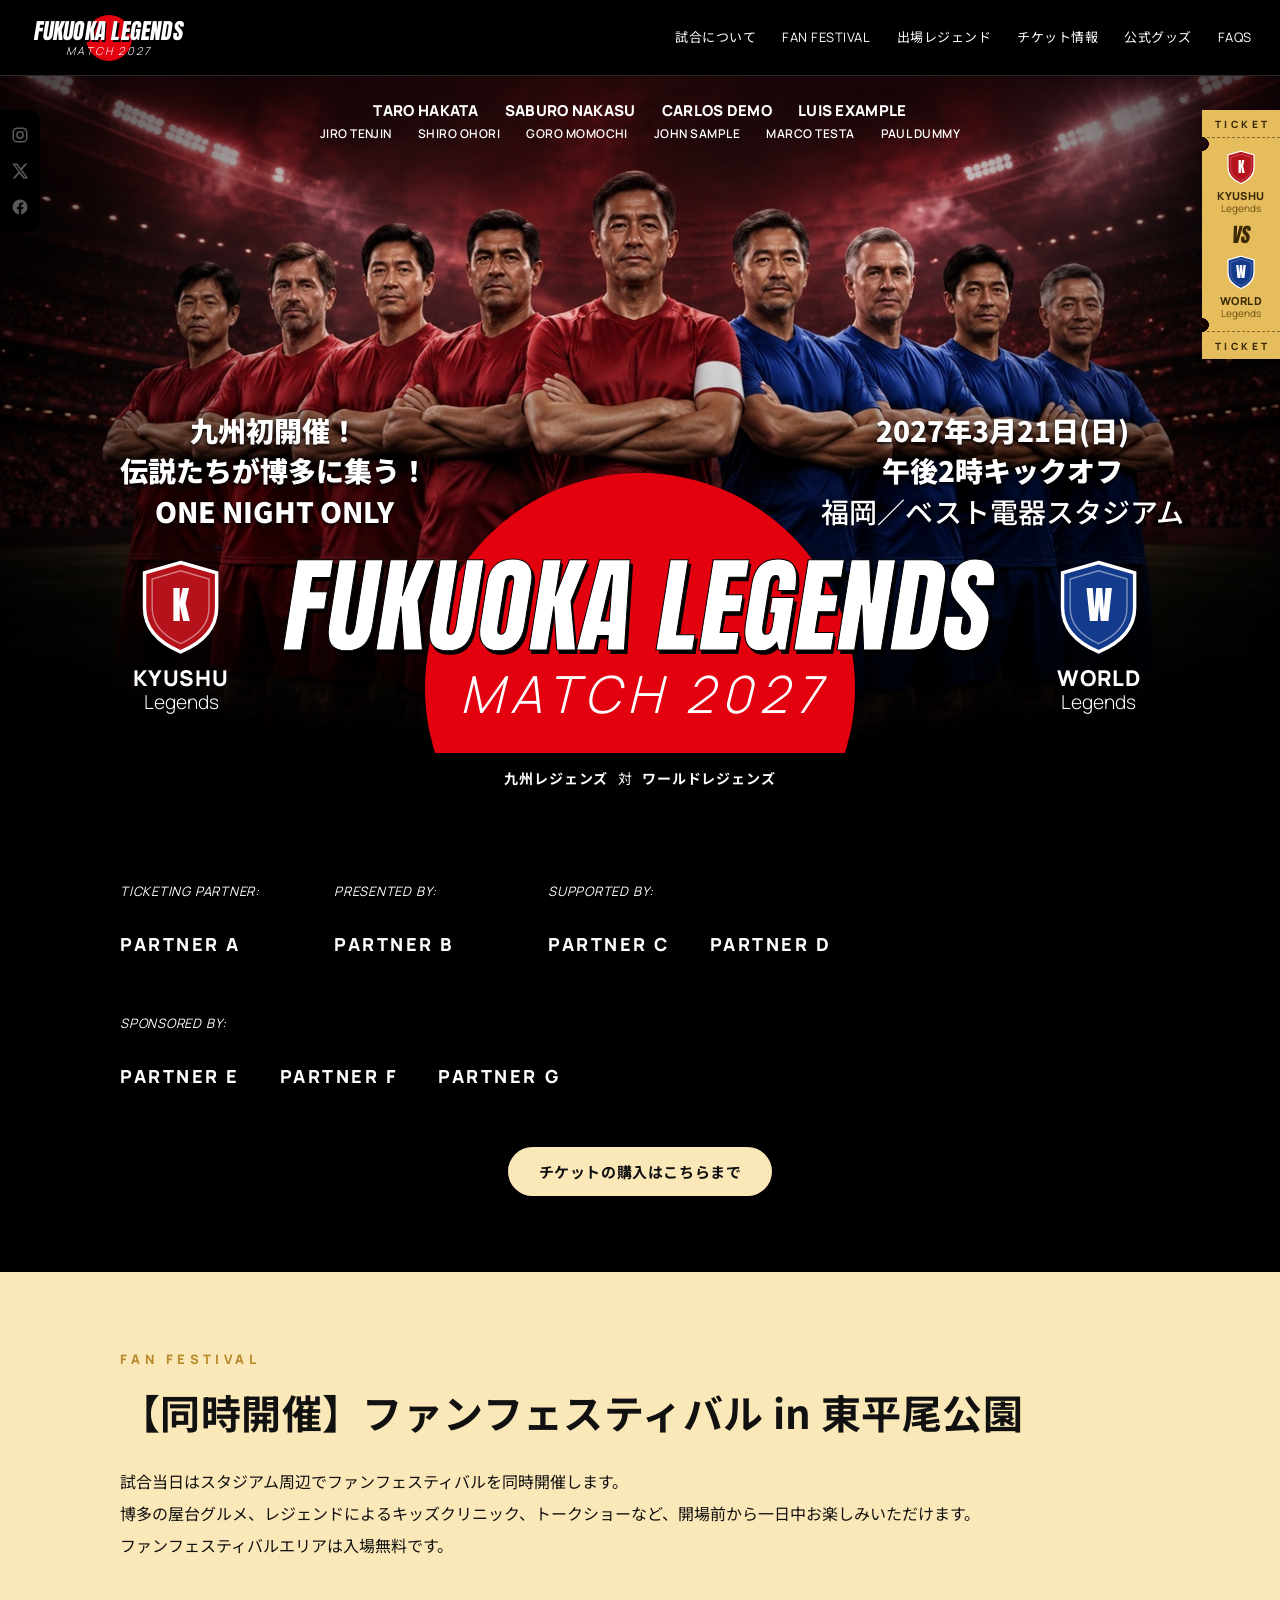
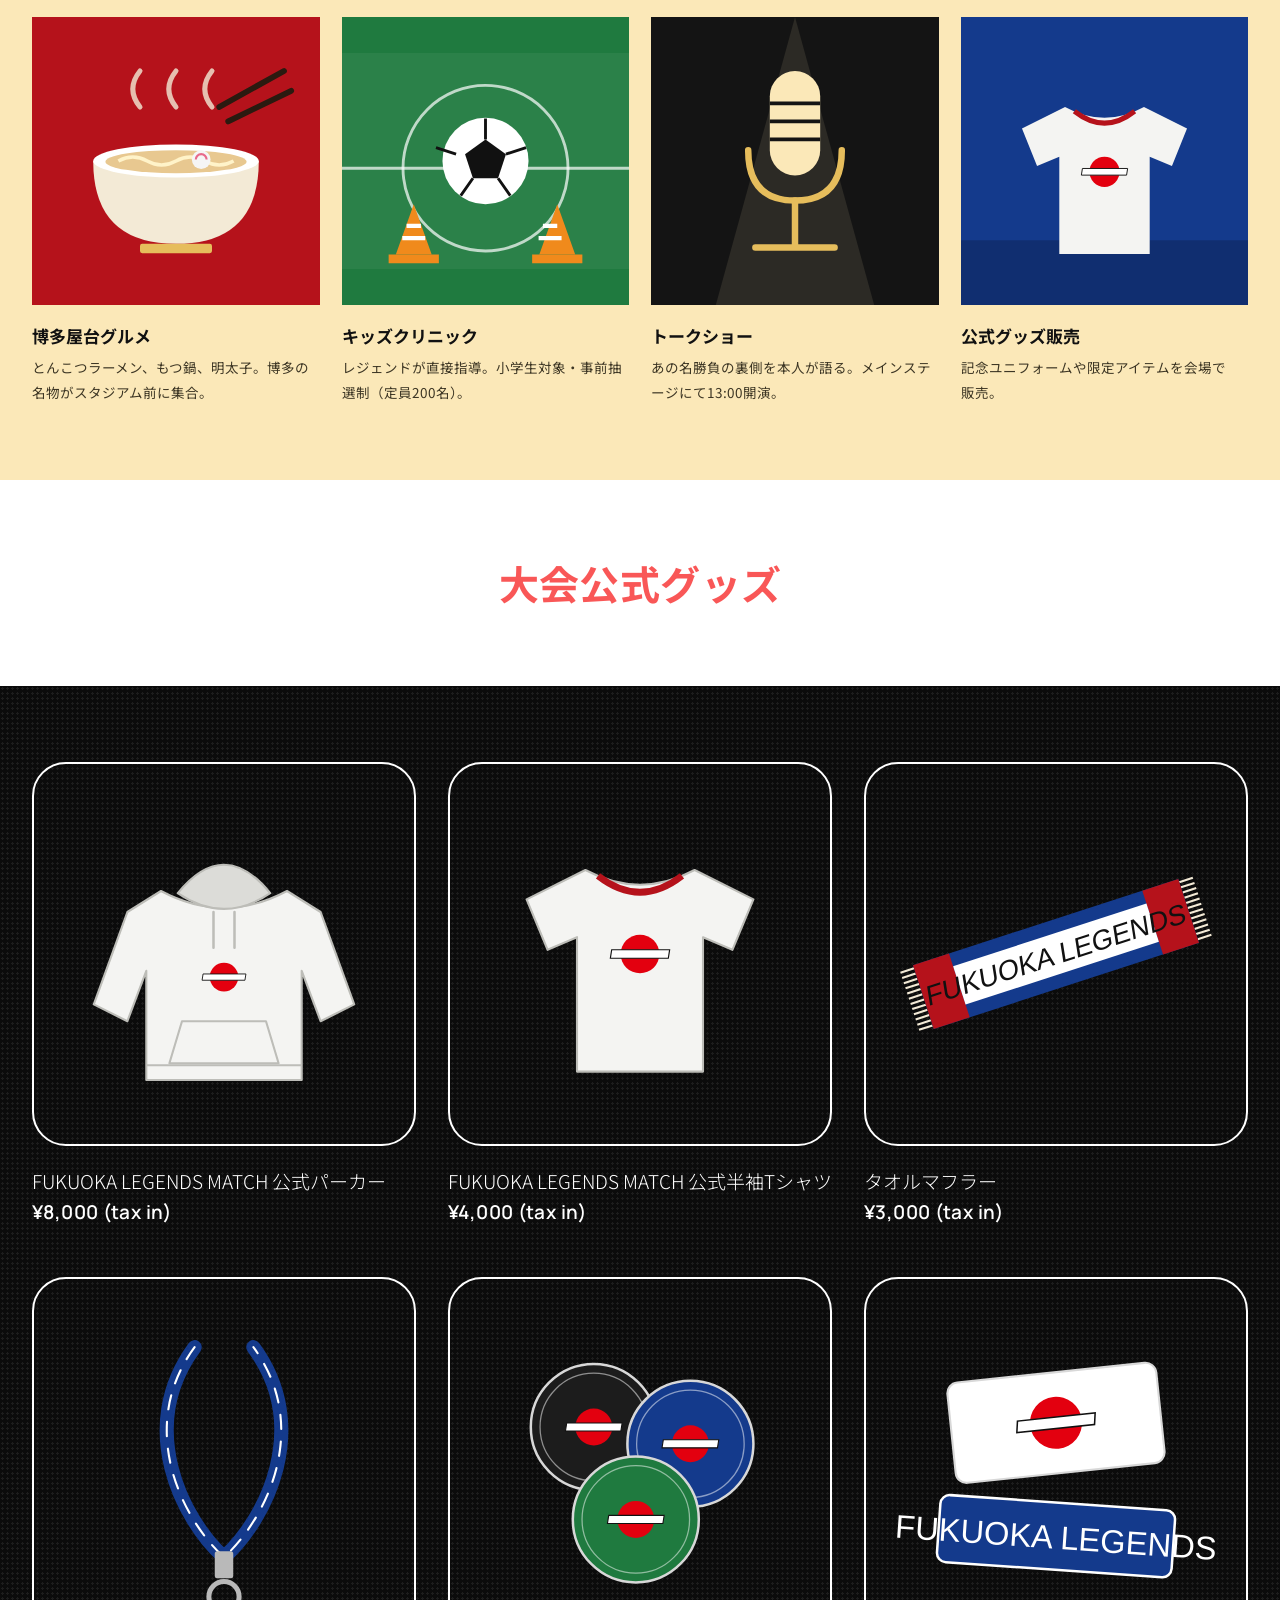
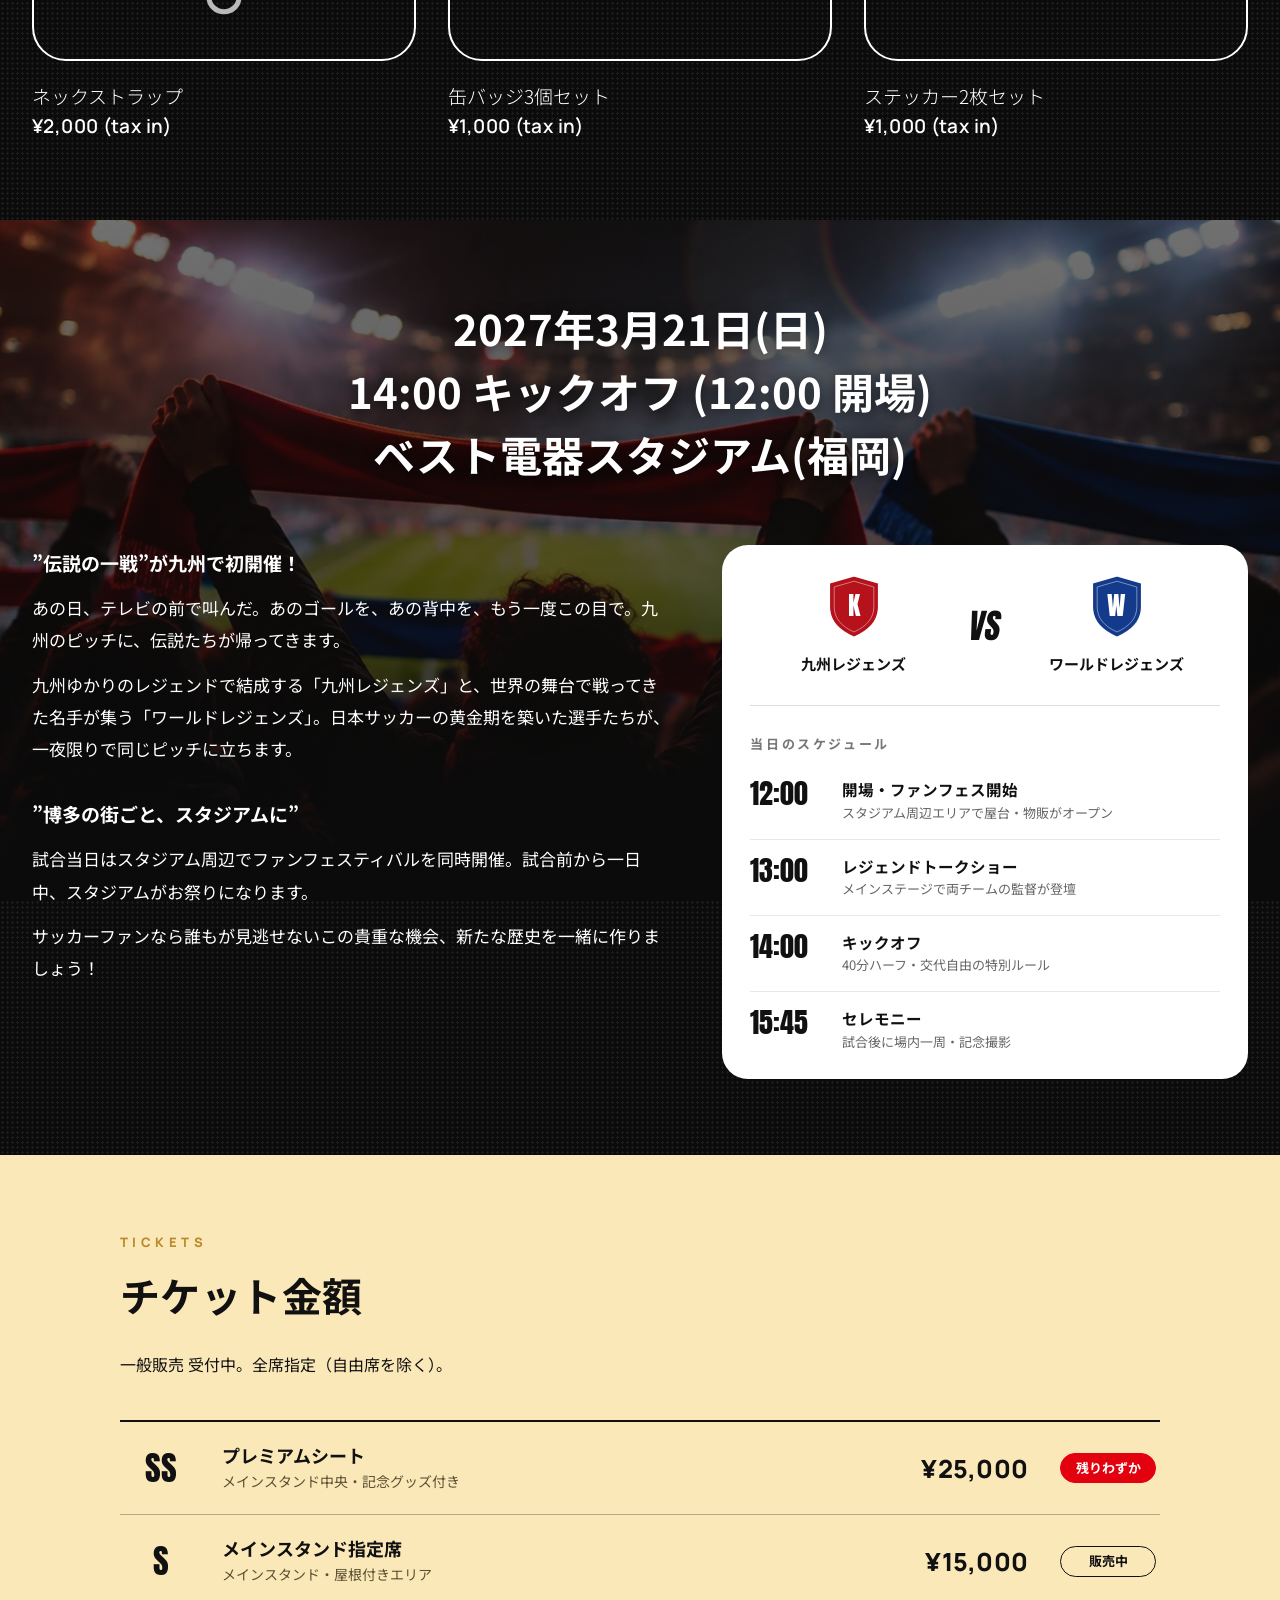
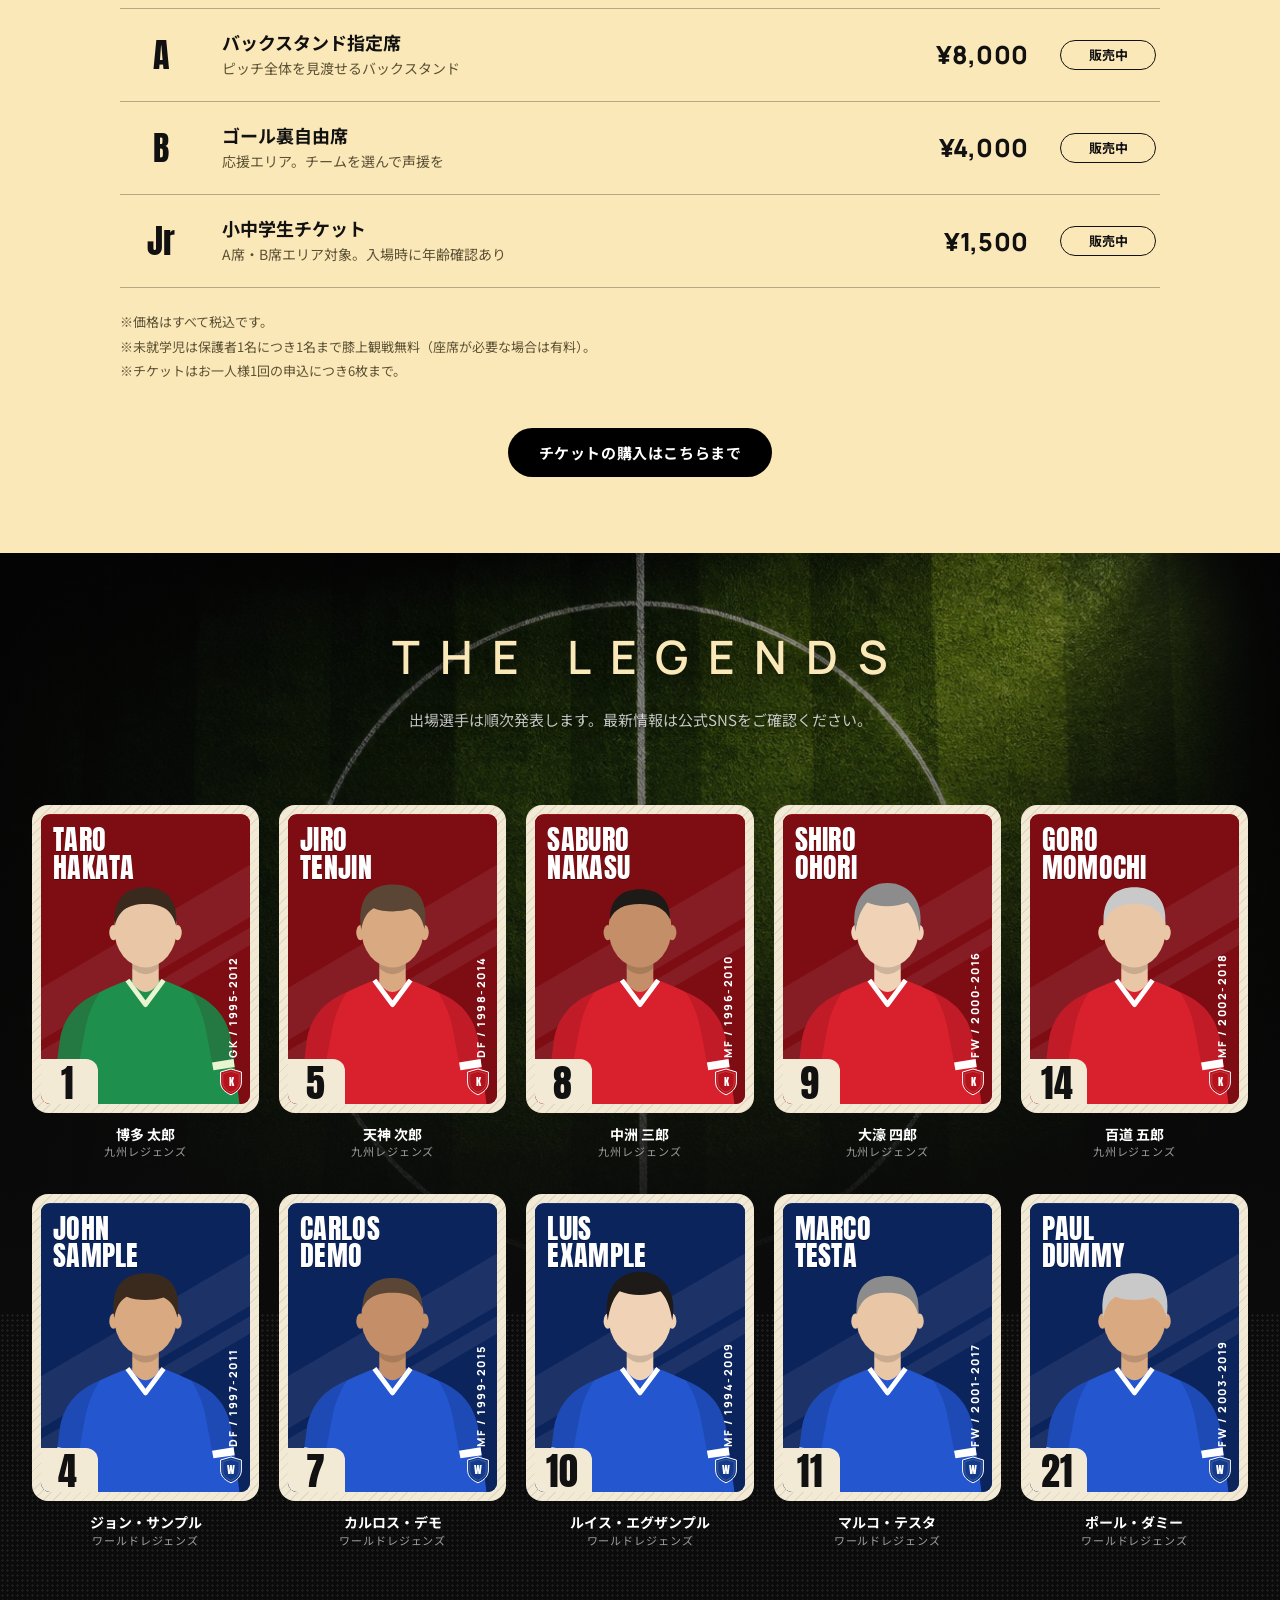
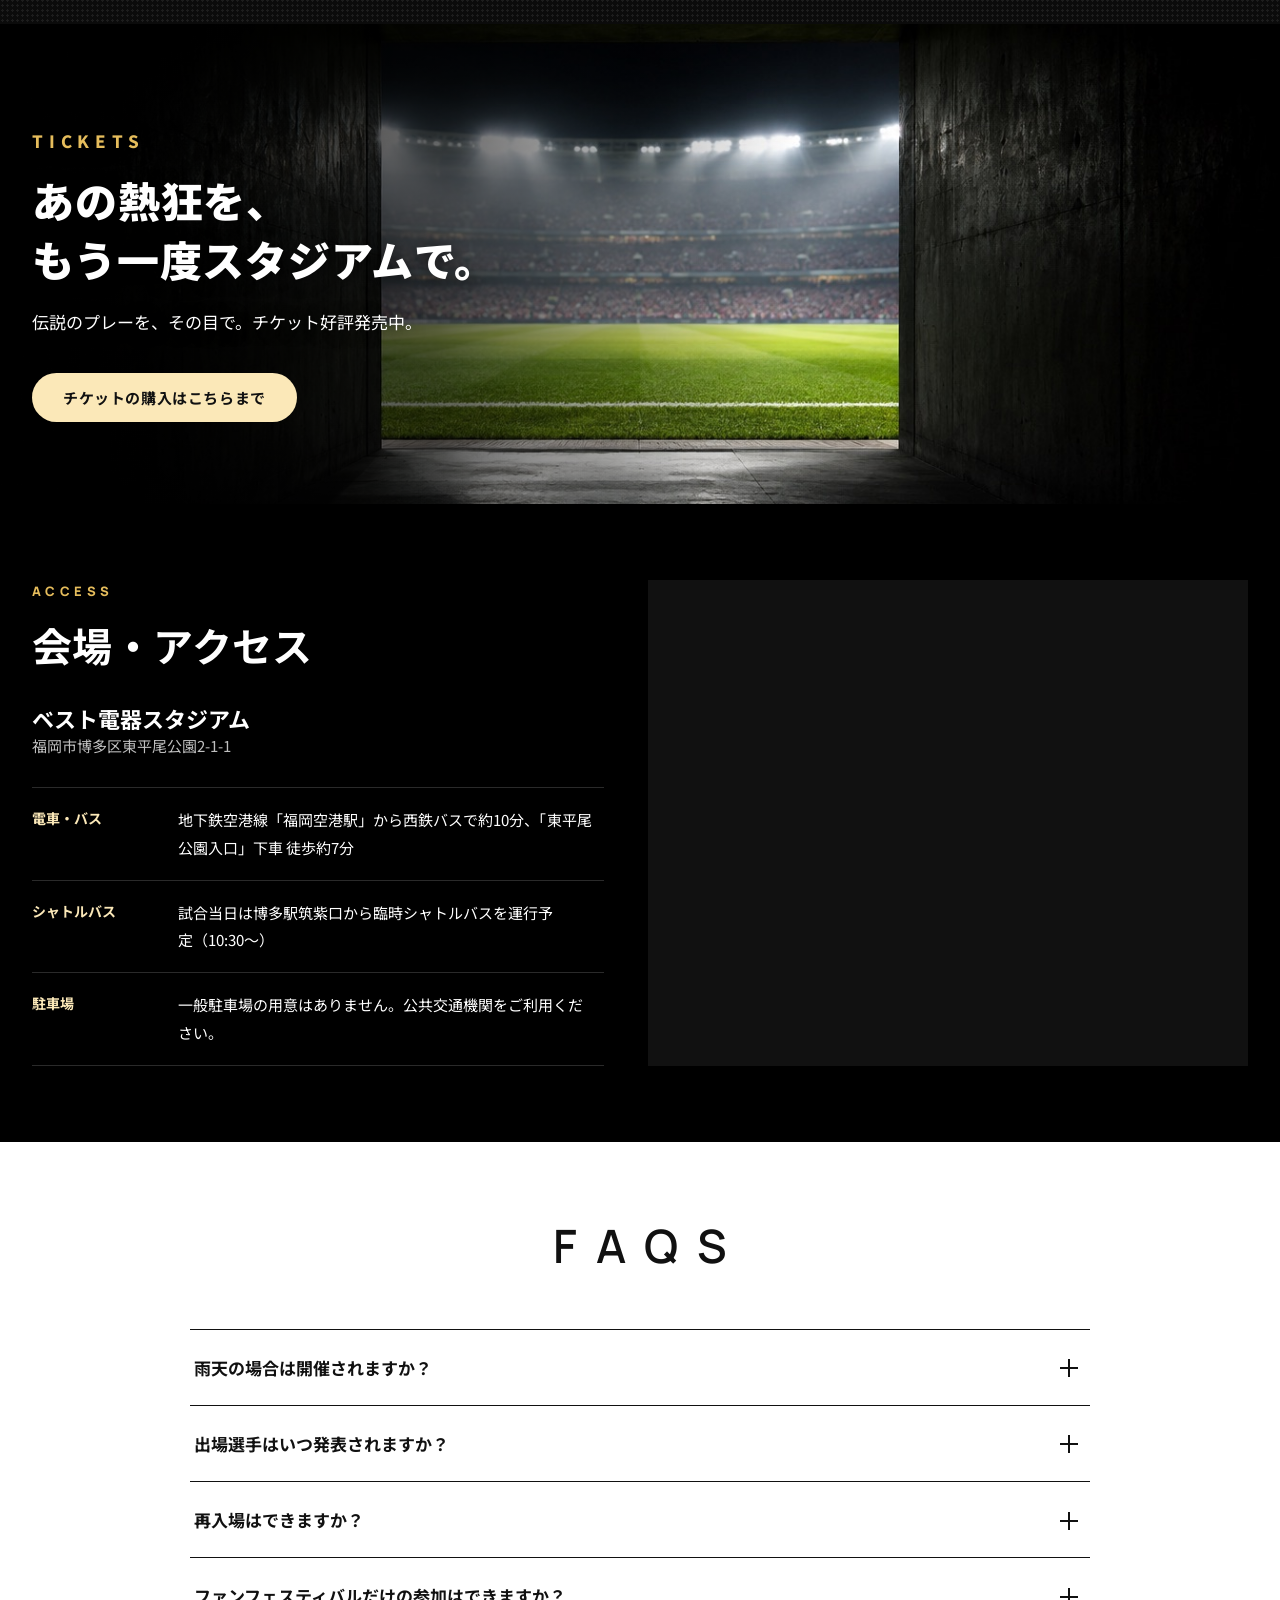
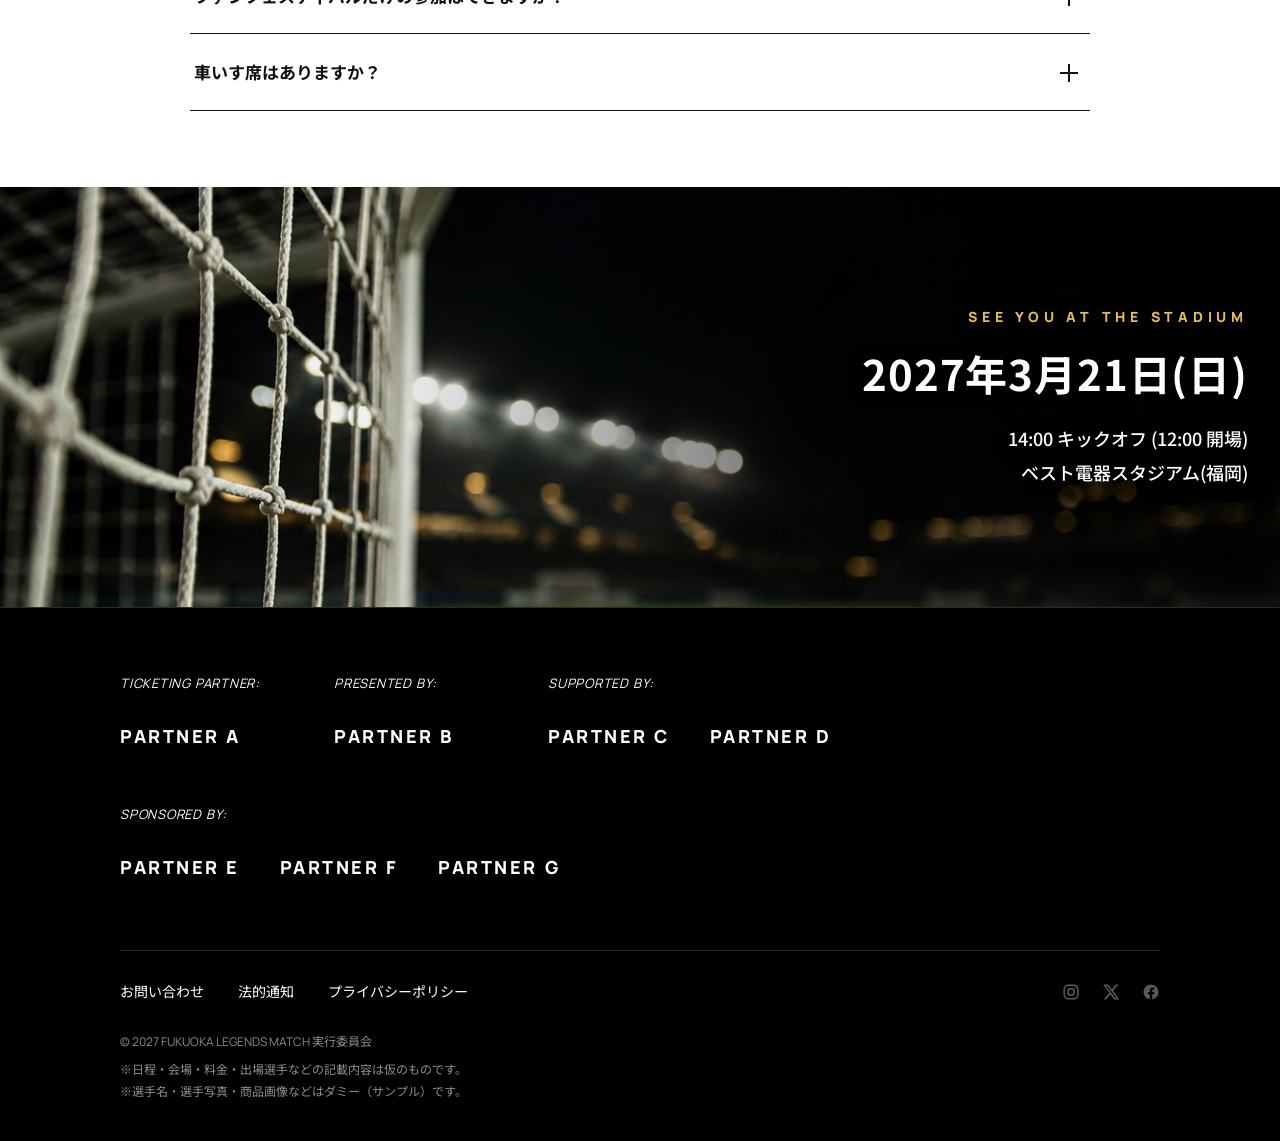
==== commit 88a6f965: "スタジアム写真の背景とTOPの選手ビジュアルを追加、レスポンシブを調整 Co-Authored-By: Claude Fable 5.2 <noreply@anthropic.com>" ====
--- a/index.html
+++ b/index.html
@@ -9,13 +9,13 @@
 <meta property="og:title" content="FUKUOKA LEGENDS MATCH 2027｜福岡レジェンズマッチ 公式サイト">
 <meta property="og:description" content="九州レジェンズ 対 ワールドレジェンズ。伝説の選手たちが博多に集う、一夜限りのレジェンドマッチ。2027年3月21日(日) ベスト電器スタジアム。">
 <meta property="og:type" content="website">
-<meta property="og:image" content="uploads/dummy/keyvisual.svg">
+<meta property="og:image" content="uploads/dummy/keyvisual-lineup.jpg">
 <link rel="icon" href="data:image/svg+xml,%3Csvg xmlns='http://www.w3.org/2000/svg' viewBox='0 0 64 64'%3E%3Crect width='64' height='64' fill='%23000'/%3E%3Ccircle cx='32' cy='32' r='22' fill='%23e3000f'/%3E%3Crect x='8' y='27' width='48' height='10' fill='%23fff' transform='skewX(-9)' transform-origin='32 32'/%3E%3C/svg%3E">
 <link rel="preconnect" href="https://fonts.googleapis.com">
 <link rel="preconnect" href="https://fonts.gstatic.com" crossorigin>
 <link rel="stylesheet" href="https://fonts.googleapis.com/css2?family=Anton&family=Manrope:wght@300;400;600;800&family=Noto+Sans+JP:wght@400;500;700;900&display=swap">
 <link rel="stylesheet" href="assets/site.css">
-<style>:root{--team-a:#b5121b;--team-b:#143a8c}@media (min-width:901px){.hero.has-kv{background:#140305}.hero.has-kv::before{background:linear-gradient(rgba(40,4,7,.42),rgba(20,3,5,.05) 34%,rgba(0,0,0,.35) 70%,rgba(0,0,0,.94) 96%),url('uploads/dummy/keyvisual.svg') center top/cover no-repeat}}@media (max-width:900px){.has-kv .hero-kv{background-image:url('uploads/dummy/keyvisual.svg')}}</style>
+<style>:root{--team-a:#b5121b;--team-b:#143a8c}@media (min-width:901px){.hero.has-kv{background:#0d0203}.hero.has-kv::before{background:linear-gradient(90deg,rgba(0,0,0,.55),rgba(0,0,0,0) 26%,rgba(0,0,0,0) 74%,rgba(0,0,0,.55)),linear-gradient(rgba(30,3,6,.5),rgba(20,3,5,0) 26%,rgba(0,0,0,.3) 62%,rgba(0,0,0,.95) 95%),url('uploads/dummy/keyvisual-lineup.jpg') center top/cover no-repeat}}@media (max-width:900px){.has-kv .hero-kv{background-image:url('uploads/dummy/keyvisual-lineup.jpg')}}.hero:not(.has-kv)::before{background:linear-gradient(rgba(60,6,11,.5),rgba(20,3,5,.3) 45%,rgba(0,0,0,.96) 97%),url('assets/img/stadium.jpg') center/cover no-repeat}.hero:not(.has-kv)::after{display:none}@media (max-width:900px){.hero.has-kv::before{background:linear-gradient(rgba(40,4,8,.72),rgba(10,2,3,.86) 55%,#000 96%),url('assets/img/stadium.jpg') center/cover no-repeat}.hero.has-kv::after{display:none}}.about::before{background-image:linear-gradient(rgba(11,11,11,.58),rgba(11,11,11,.7) 55%,#0b0b0b),url('assets/img/crowd.jpg')}.legends::before{background-image:linear-gradient(rgba(11,11,11,.35),rgba(11,11,11,.6) 55%,#0b0b0b),url('assets/img/pitch.jpg')}.banner{background-image:url('assets/img/tunnel.jpg')}.closing{background-image:url('assets/img/net.jpg')}</style>
 </head>
 <body>
 <a class="skip" href="#main">コンテンツにスキップ</a>
@@ -291,6 +291,16 @@
     </li></ul>
 </section>
 
+
+<section class="photo-band banner">
+  <div class="photo-band-in">
+    <p class="eyebrow">TICKETS</p>
+    <h2>あの熱狂を、<br>もう一度スタジアムで。</h2>
+    <p>伝説のプレーを、その目で。チケット好評発売中。</p>
+    <a class="btn btn-cream" href="#tickets">チケットの購入はこちらまで</a>
+  </div>
+</section>
+
 <section class="band band-black access" id="access">
   <div class="access-grid">
     <div>
@@ -310,6 +320,14 @@
     <details><summary>雨天の場合は開催されますか？</summary><div><p>雨天決行です。荒天などで中止となる場合は、前日18:00までに公式サイトとSNSでお知らせします。中止時はチケット代金を払い戻します。</p></div></details><details><summary>出場選手はいつ発表されますか？</summary><div><p>出場選手は順次発表します。最新情報は公式Instagram・Xでお知らせします。選手の出場は怪我などにより変更となる場合があります。</p></div></details><details><summary>再入場はできますか？</summary><div><p>試合開始前に限り再入場できます。ゲートで再入場スタンプを受けてください。キックオフ以降の再入場はできません。</p></div></details><details><summary>ファンフェスティバルだけの参加はできますか？</summary><div><p>ファンフェスティバルエリアは入場無料です。キッズクリニックのみ事前抽選制で、試合チケットをお持ちの方が対象です。</p></div></details><details><summary>車いす席はありますか？</summary><div><p>メインスタンドに車いす席をご用意しています。購入方法はチケット販売ページの「車いす席」をご確認ください。</p></div></details>
   </div>
 </section>
+
+<section class="photo-band closing">
+  <div class="photo-band-in">
+    <p class="closing-en">SEE YOU AT THE STADIUM</p>
+    <h2>2027年3月21日(日)</h2>
+    <p>14:00 キックオフ (12:00 開場)<br>ベスト電器スタジアム(福岡)</p>
+  </div>
+</section>
 </main>
 
 <footer class="footer">
--- a/assets/site.css
+++ b/assets/site.css
@@ -228,6 +228,32 @@
 .copy,.disclaimer{max-width:1040px;margin:26px auto 0;font-size:12px;color:rgba(255,255,255,.55)}
 .disclaimer{margin-top:6px;font-family:var(--f-jp)}
 
+/* ---------- スタジアム写真の背景 ---------- */
+.about,.legends{isolation:isolate}
+.about::before,.legends::before{content:"";position:absolute;inset:0 0 auto 0;z-index:-1;height:min(680px,100%);background:center top/cover no-repeat}
+.legends::before{height:min(760px,100%);background-position:center 38%}
+.about{padding-top:120px}
+.match-head{text-shadow:0 2px 14px rgba(0,0,0,.6)}
+.about-grid{margin-top:96px}
+.legends .h-wide{text-shadow:0 2px 18px rgba(0,0,0,.7)}
+.legends-lead{text-shadow:0 1px 10px rgba(0,0,0,.8)}
+@media (min-width:901px){
+  .has-kv .hero-catch,.has-kv .hero-date{align-self:end;text-shadow:0 2px 3px rgba(0,0,0,.8),0 0 22px rgba(0,0,0,.75)}
+}
+.photo-band{position:relative;isolation:isolate;display:flex;align-items:center;min-height:540px;padding:88px 40px;background:#000 center/cover no-repeat;color:#fff}
+.photo-band::after{content:"";position:absolute;inset:0;z-index:-1;background:linear-gradient(90deg,rgba(0,0,0,.86),rgba(0,0,0,.6) 34%,rgba(0,0,0,0) 62%)}
+.photo-band-in{width:100%;max-width:1280px;margin:0 auto}
+.photo-band .eyebrow{color:var(--gold)}
+.photo-band h2,.photo-band p{text-shadow:0 2px 16px rgba(0,0,0,.75)}
+.photo-band h2{font-family:var(--f-jp);font-size:48px;font-weight:900;line-height:1.4;letter-spacing:.02em;word-break:auto-phrase}
+.photo-band p{margin-top:18px;font-family:var(--f-jp);font-size:17px;line-height:1.9}
+.photo-band .btn{margin-top:34px}
+.closing{min-height:480px;text-align:right}
+.closing::after{background:linear-gradient(270deg,rgba(0,0,0,.82),rgba(0,0,0,.5) 40%,rgba(0,0,0,.05) 70%)}
+.closing .closing-en{margin:0 0 14px;font-family:var(--f-en);font-size:14px;font-weight:800;letter-spacing:.34em;color:var(--gold)}
+.closing h2{font-weight:700}
+.closing p{font-size:20px;font-weight:500}
+
 /* 見出しは文節で折り返し、1文字だけ次の行に残らないようにする */
 .h-jp,.hero-catch,.match-head,.legends-lead,.about-text h3,.faq summary,.goods-grid h3,.fes-grid h3,.tk-name b{word-break:auto-phrase;text-wrap:balance}
 .lead,.about-text p,.faq details>div,.fes-grid p,.access dd{text-wrap:pretty}
@@ -254,6 +280,12 @@
 
 /* ノートPC */
 @media (max-width:1280px){
+  .about{padding-top:100px}
+  .about-grid{margin-top:80px}
+  .photo-band{min-height:480px;padding:76px 32px}
+  .photo-band h2{font-size:42px}
+  .closing{min-height:420px}
+  .closing p{font-size:18px}
   .header{padding:0 28px}
   .nav{gap:26px;font-size:13px}
   .hero{padding:24px 96px 0}
@@ -296,6 +328,11 @@
 
 /* タブレット横 */
 @media (max-width:1024px){
+  .about{padding-top:88px}
+  .about-grid{margin-top:68px}
+  .photo-band{min-height:440px}
+  .photo-band h2{font-size:38px}
+  .photo-band p{font-size:16px}
   .nav{gap:20px;font-size:12.5px}
   .logo-main{font-size:20px}
   .hero{padding:22px 88px 0}
@@ -330,6 +367,15 @@
 
 /* タブレット縦：メニューをハンバーガーに、右のチケットタブを下部バーに */
 @media (max-width:900px){
+  .about{padding-top:84px}
+  .about::before{height:min(520px,100%)}
+  .legends::before{height:min(560px,100%)}
+  .about-grid{margin-top:64px}
+  .photo-band{min-height:400px;padding:68px 32px}
+  .photo-band::after{background:linear-gradient(90deg,rgba(0,0,0,.88),rgba(0,0,0,.66) 50%,rgba(0,0,0,.25))}
+  .closing::after{background:linear-gradient(270deg,rgba(0,0,0,.86),rgba(0,0,0,.6) 55%,rgba(0,0,0,.2))}
+  .photo-band h2{font-size:34px}
+  .closing{min-height:360px}
   :root{--header-h:68px}
   .header{padding:0 24px}
   .logo-main{font-size:21px}
@@ -436,6 +482,19 @@
 
 /* スマホ */
 @media (max-width:600px){
+  .about{padding-top:64px}
+  .about::before{height:min(420px,100%)}
+  .legends::before{height:min(420px,100%)}
+  .about-grid{margin-top:52px}
+  .photo-band{min-height:340px;padding:56px 20px}
+  .photo-band::after{background:linear-gradient(rgba(0,0,0,.62),rgba(0,0,0,.78))}
+  .closing::after{background:linear-gradient(rgba(0,0,0,.55),rgba(0,0,0,.8))}
+  .photo-band h2{font-size:27px}
+  .photo-band p{font-size:14.5px;margin-top:12px}
+  .photo-band .btn{margin-top:24px}
+  .closing{min-height:300px;text-align:center}
+  .closing .closing-en{font-size:11px;letter-spacing:.26em}
+  .closing p{font-size:15.5px}
   :root{--header-h:60px}
   .header{padding:0 16px}
   .logo::before{width:40px;height:40px}
@@ -548,6 +607,8 @@
 
 /* 小さいスマホ */
 @media (max-width:359px){
+  .photo-band h2{font-size:23px}
+  .closing p{font-size:14.5px}
   .logo-main{font-size:16.5px}
   .roster-note span{font-size:12px;letter-spacing:.16em}
   .hero-catch,.hero-date{font-size:18.5px}
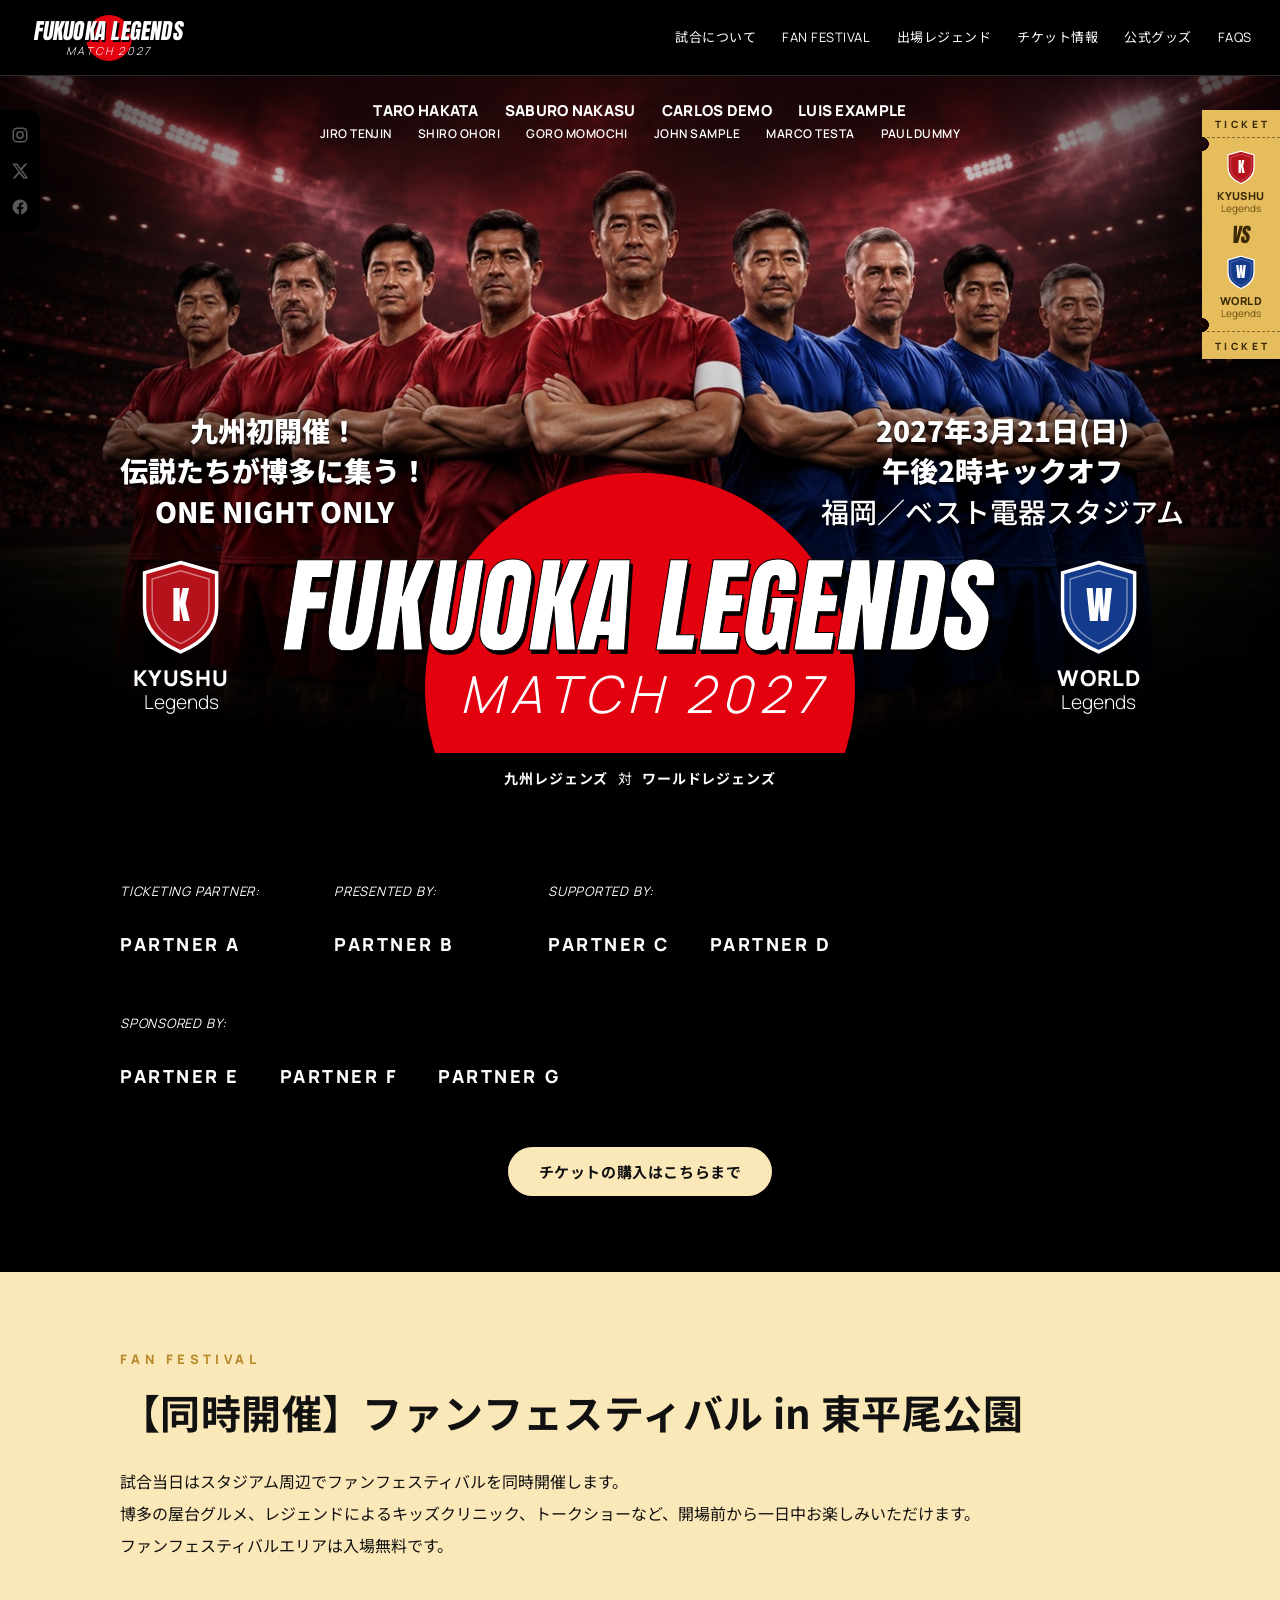
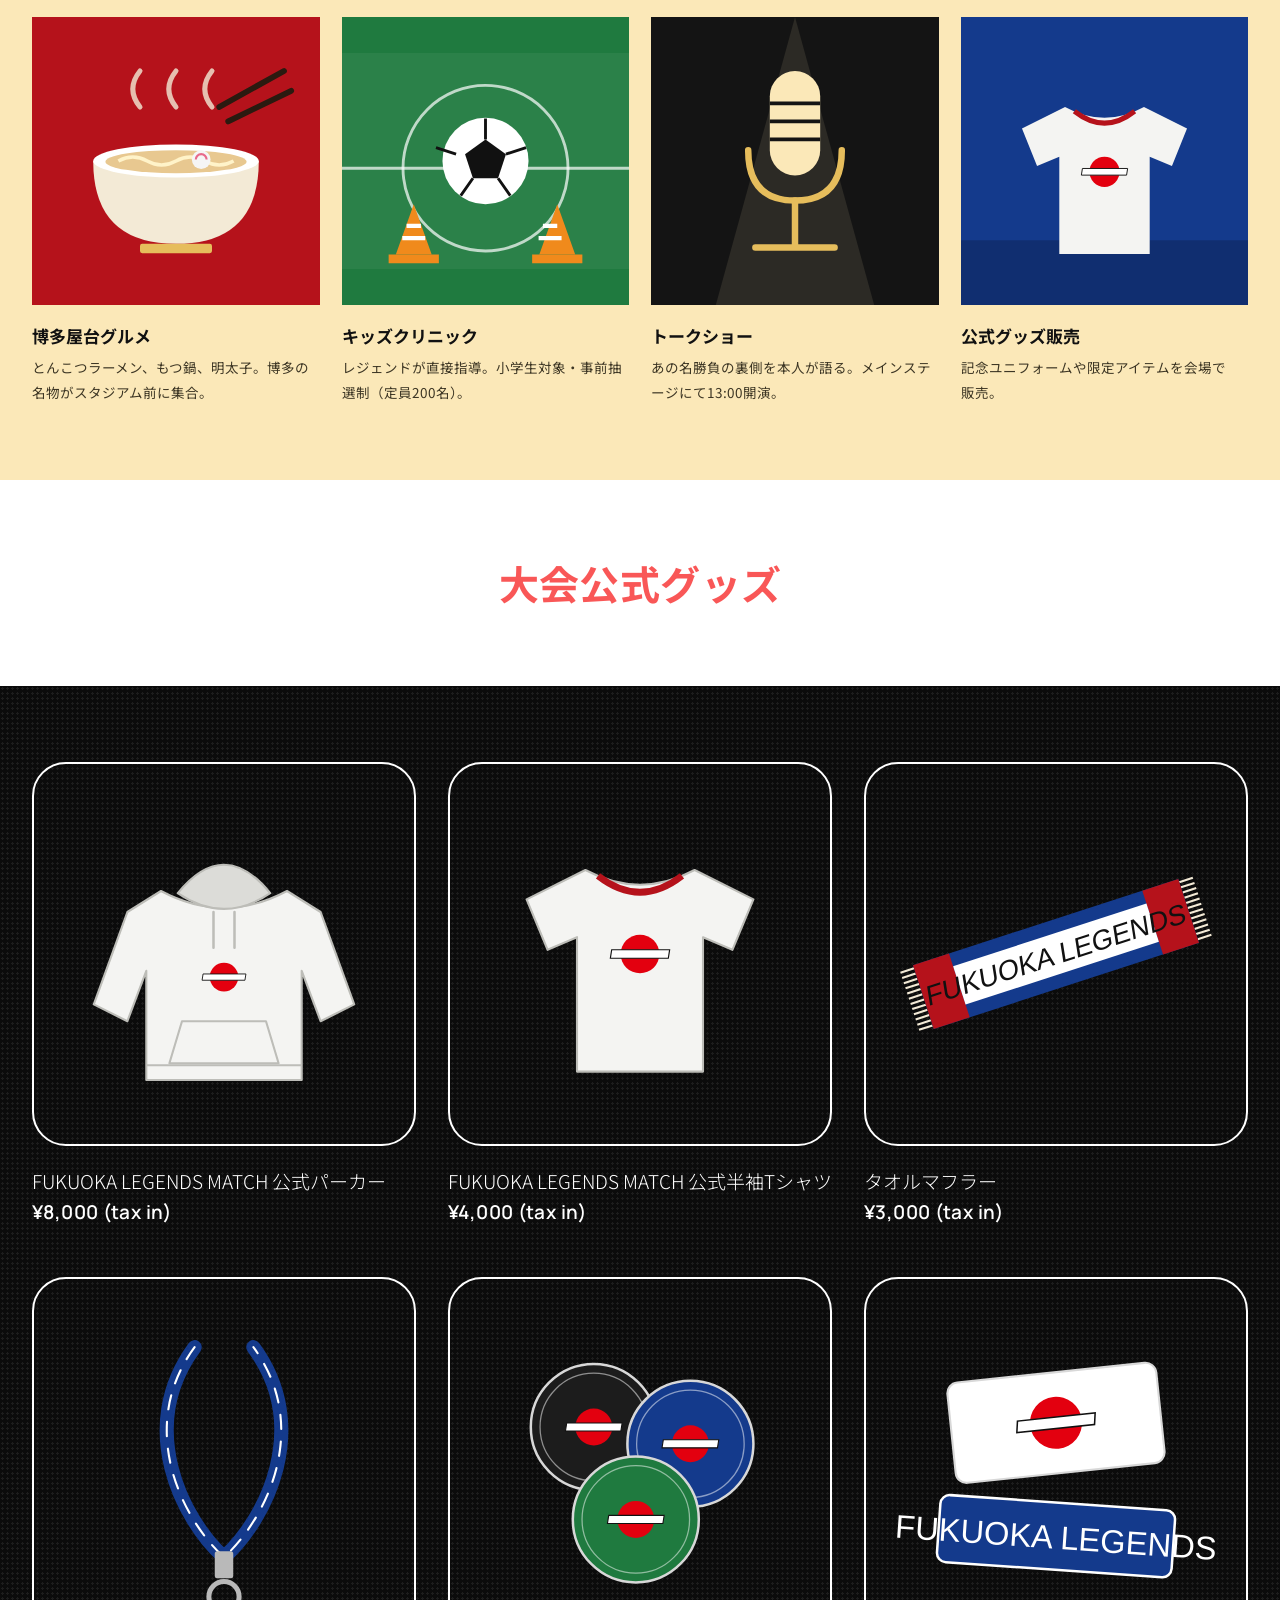
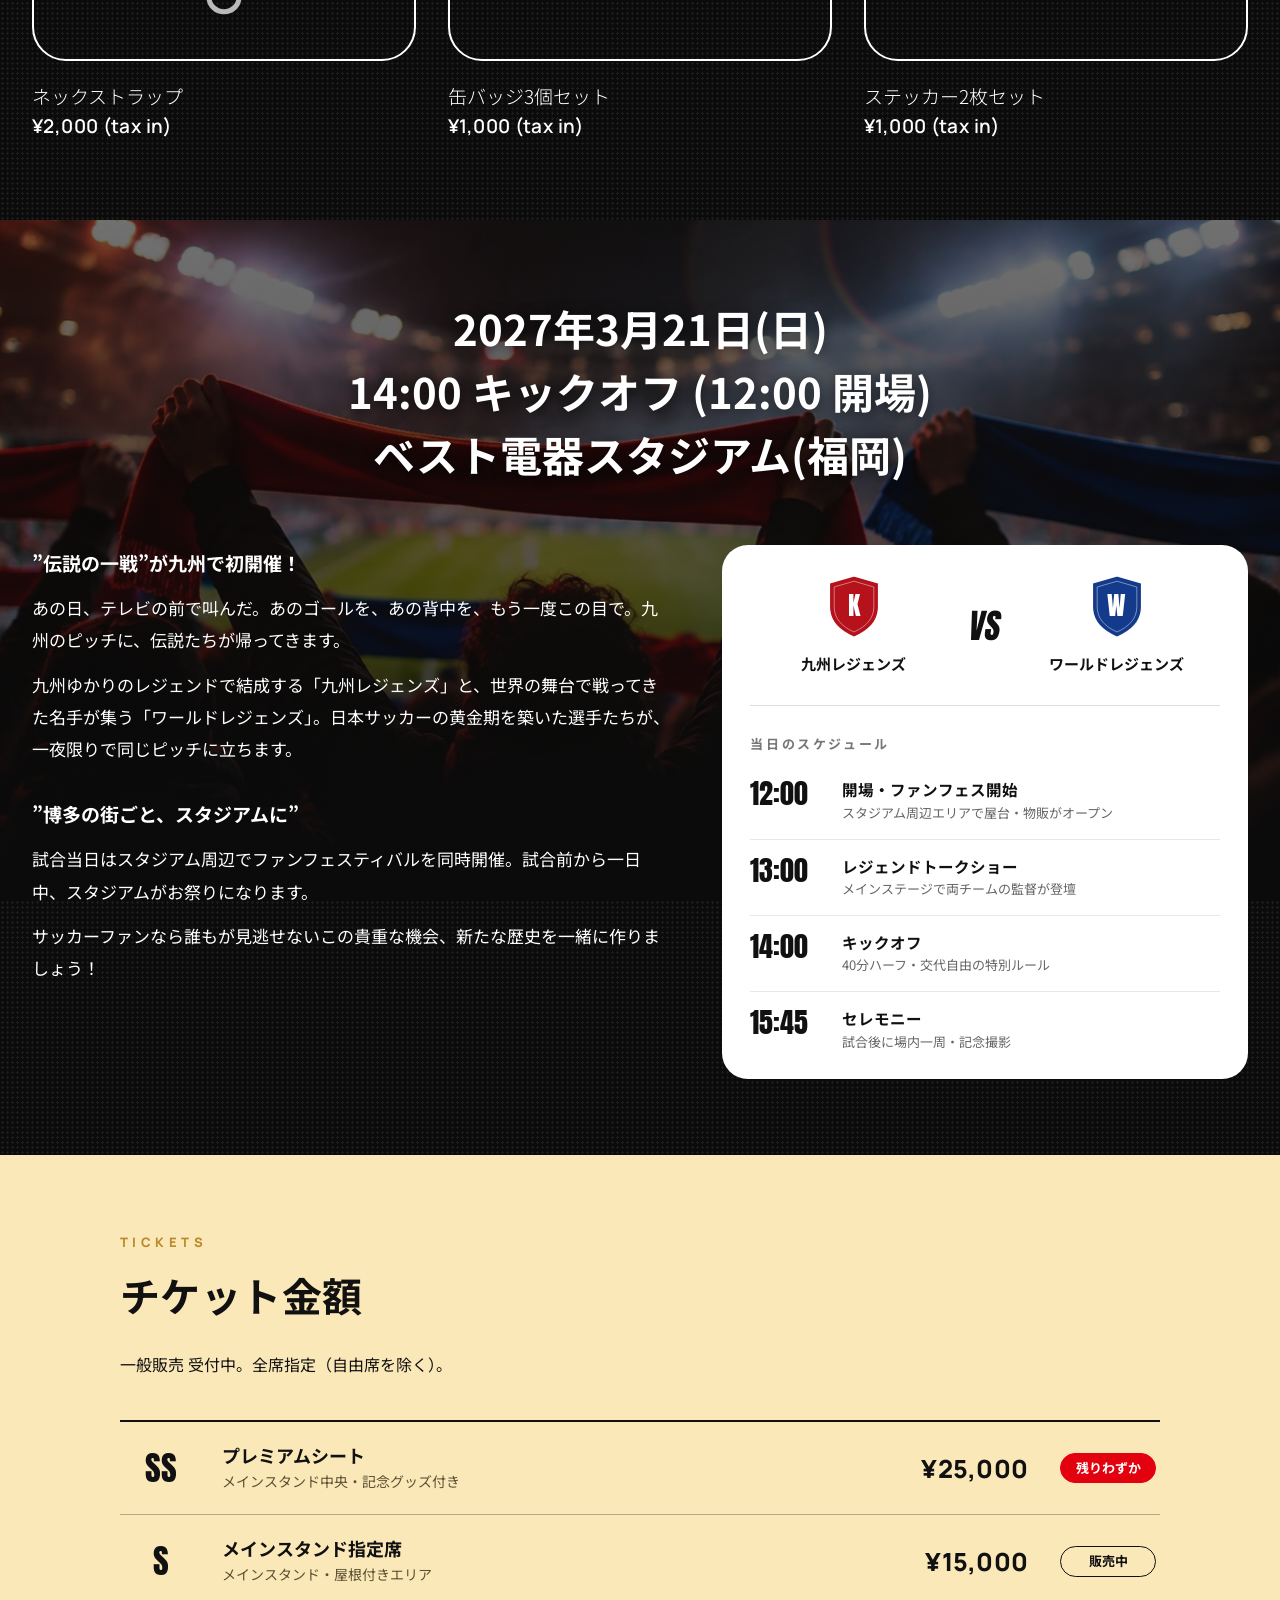
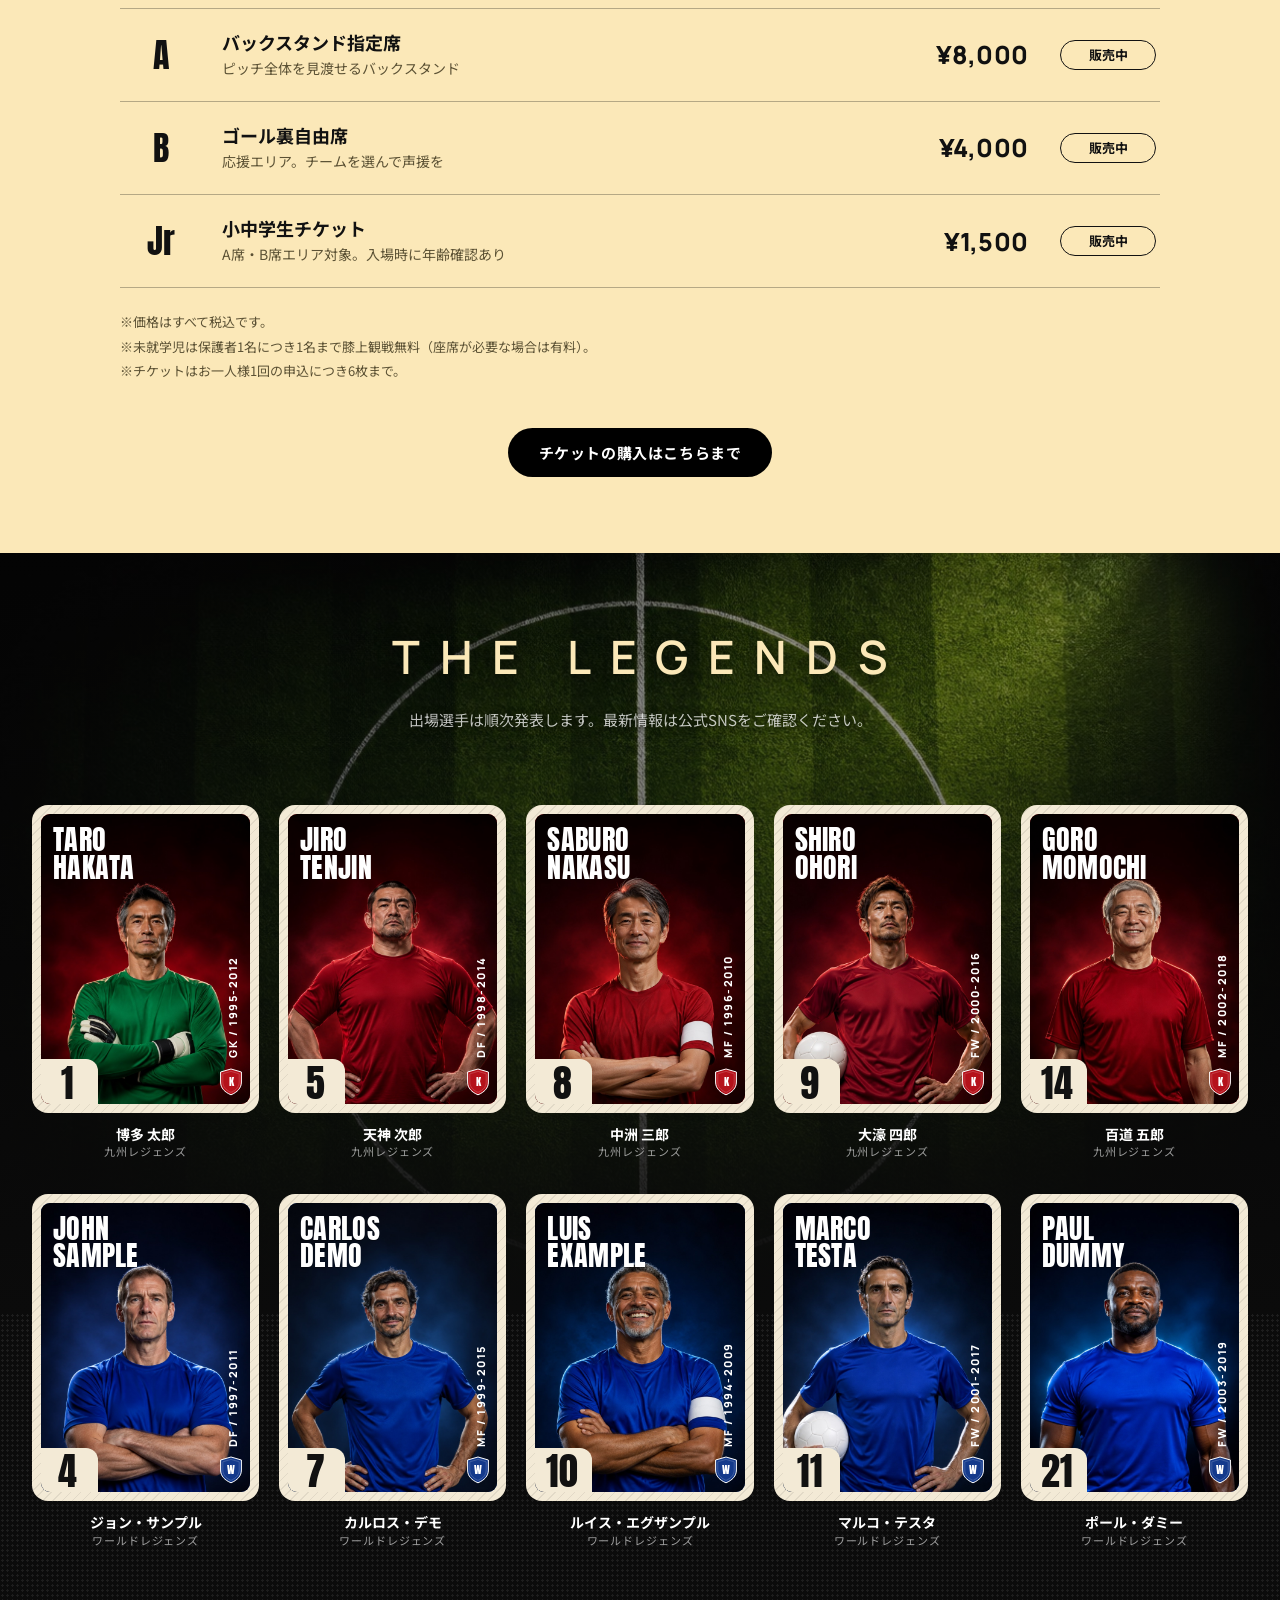
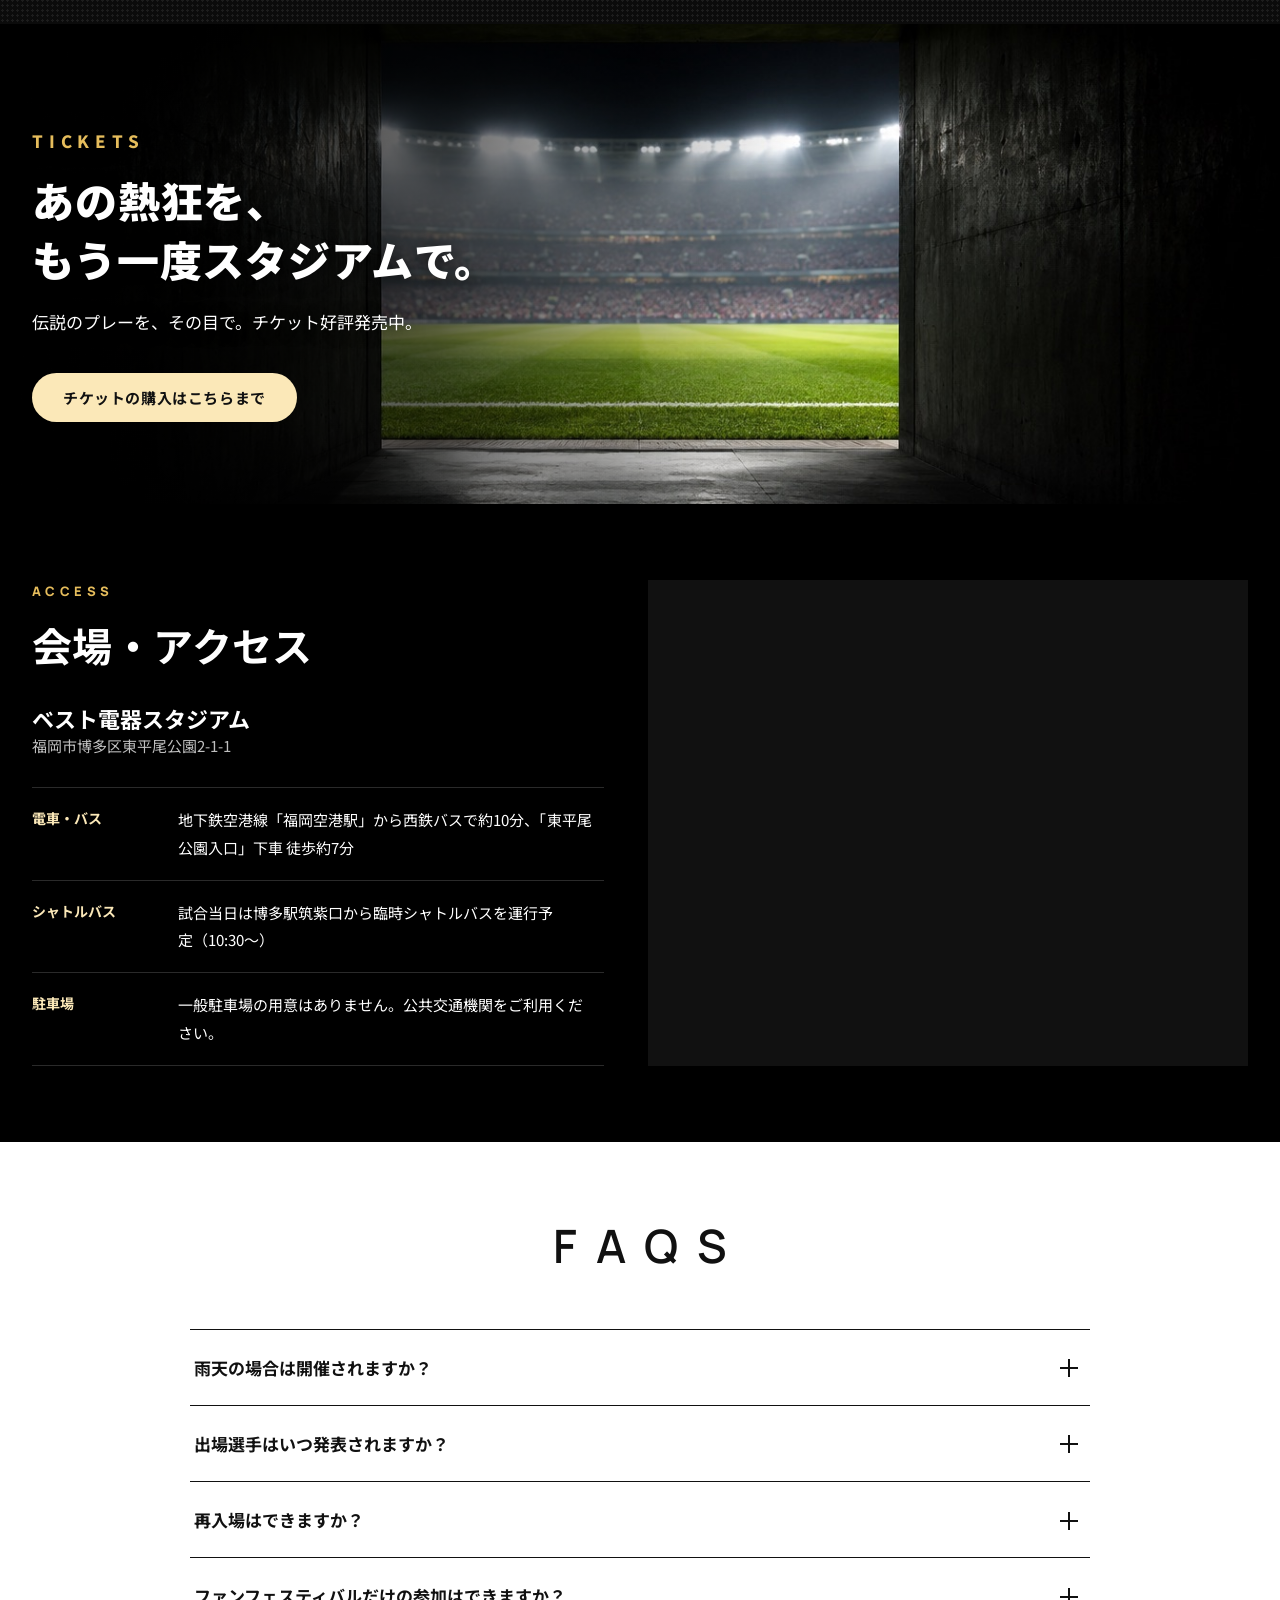
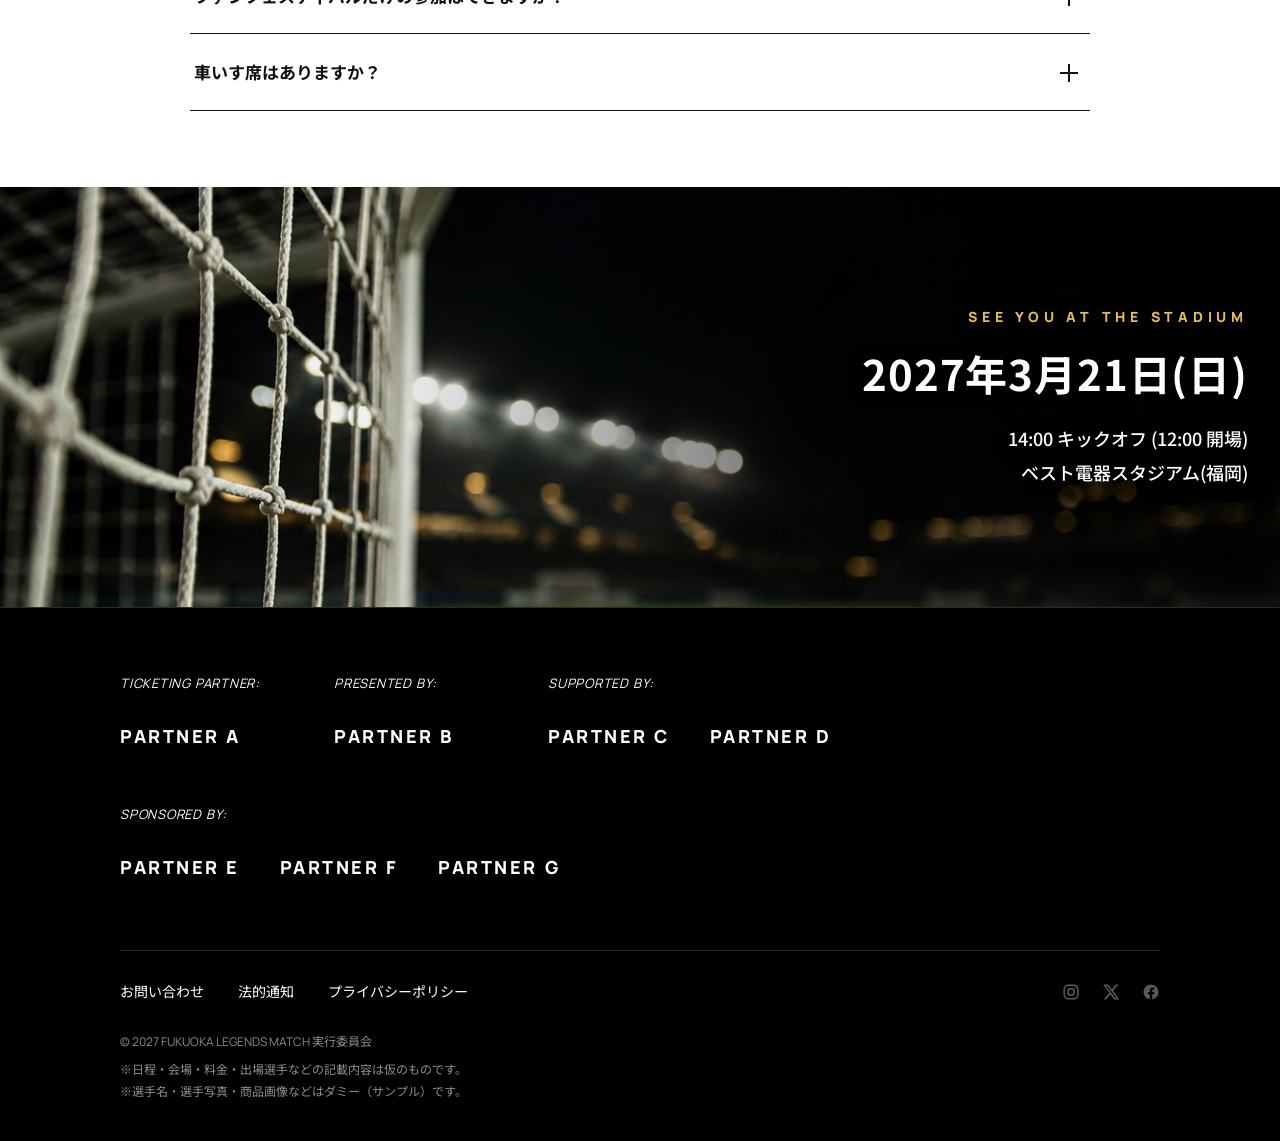
==== commit 9ff54ab8: "選手カードの写真を1人ずつの画像に差し替え Co-Authored-By: Claude Fable 5.2 <noreply@anthropic.com>" ====
--- a/index.html
+++ b/index.html
@@ -200,7 +200,7 @@
   <p class="legends-lead">出場選手は順次発表します。最新情報は公式SNSをご確認ください。</p>
   <ul class="cards"><li class="card card-a">
       <div class="card-frame"><div class="card-in">
-        <img src="uploads/dummy/player-01.svg" alt="博多 太郎" loading="lazy">
+        <img src="uploads/dummy/player-01.jpg" alt="博多 太郎" loading="lazy">
         <p class="card-name">TARO<br>HAKATA</p>
         <span class="card-num">1</span>
         <span class="card-side">GK / 1995-2012</span>
@@ -209,7 +209,7 @@
       <p class="card-jp">博多 太郎<small>九州レジェンズ</small></p>
     </li><li class="card card-a">
       <div class="card-frame"><div class="card-in">
-        <img src="uploads/dummy/player-02.svg" alt="天神 次郎" loading="lazy">
+        <img src="uploads/dummy/player-02.jpg" alt="天神 次郎" loading="lazy">
         <p class="card-name">JIRO<br>TENJIN</p>
         <span class="card-num">5</span>
         <span class="card-side">DF / 1998-2014</span>
@@ -218,7 +218,7 @@
       <p class="card-jp">天神 次郎<small>九州レジェンズ</small></p>
     </li><li class="card card-a">
       <div class="card-frame"><div class="card-in">
-        <img src="uploads/dummy/player-03.svg" alt="中洲 三郎" loading="lazy">
+        <img src="uploads/dummy/player-03.jpg" alt="中洲 三郎" loading="lazy">
         <p class="card-name">SABURO<br>NAKASU</p>
         <span class="card-num">8</span>
         <span class="card-side">MF / 1996-2010</span>
@@ -227,7 +227,7 @@
       <p class="card-jp">中洲 三郎<small>九州レジェンズ</small></p>
     </li><li class="card card-a">
       <div class="card-frame"><div class="card-in">
-        <img src="uploads/dummy/player-04.svg" alt="大濠 四郎" loading="lazy">
+        <img src="uploads/dummy/player-04.jpg" alt="大濠 四郎" loading="lazy">
         <p class="card-name">SHIRO<br>OHORI</p>
         <span class="card-num">9</span>
         <span class="card-side">FW / 2000-2016</span>
@@ -236,7 +236,7 @@
       <p class="card-jp">大濠 四郎<small>九州レジェンズ</small></p>
     </li><li class="card card-a">
       <div class="card-frame"><div class="card-in">
-        <img src="uploads/dummy/player-05.svg" alt="百道 五郎" loading="lazy">
+        <img src="uploads/dummy/player-05.jpg" alt="百道 五郎" loading="lazy">
         <p class="card-name">GORO<br>MOMOCHI</p>
         <span class="card-num">14</span>
         <span class="card-side">MF / 2002-2018</span>
@@ -245,7 +245,7 @@
       <p class="card-jp">百道 五郎<small>九州レジェンズ</small></p>
     </li><li class="card card-b">
       <div class="card-frame"><div class="card-in">
-        <img src="uploads/dummy/player-06.svg" alt="ジョン・サンプル" loading="lazy">
+        <img src="uploads/dummy/player-06.jpg" alt="ジョン・サンプル" loading="lazy">
         <p class="card-name">JOHN<br>SAMPLE</p>
         <span class="card-num">4</span>
         <span class="card-side">DF / 1997-2011</span>
@@ -254,7 +254,7 @@
       <p class="card-jp">ジョン・サンプル<small>ワールドレジェンズ</small></p>
     </li><li class="card card-b">
       <div class="card-frame"><div class="card-in">
-        <img src="uploads/dummy/player-07.svg" alt="カルロス・デモ" loading="lazy">
+        <img src="uploads/dummy/player-07.jpg" alt="カルロス・デモ" loading="lazy">
         <p class="card-name">CARLOS<br>DEMO</p>
         <span class="card-num">7</span>
         <span class="card-side">MF / 1999-2015</span>
@@ -263,7 +263,7 @@
       <p class="card-jp">カルロス・デモ<small>ワールドレジェンズ</small></p>
     </li><li class="card card-b">
       <div class="card-frame"><div class="card-in">
-        <img src="uploads/dummy/player-08.svg" alt="ルイス・エグザンプル" loading="lazy">
+        <img src="uploads/dummy/player-08.jpg" alt="ルイス・エグザンプル" loading="lazy">
         <p class="card-name">LUIS<br>EXAMPLE</p>
         <span class="card-num">10</span>
         <span class="card-side">MF / 1994-2009</span>
@@ -272,7 +272,7 @@
       <p class="card-jp">ルイス・エグザンプル<small>ワールドレジェンズ</small></p>
     </li><li class="card card-b">
       <div class="card-frame"><div class="card-in">
-        <img src="uploads/dummy/player-09.svg" alt="マルコ・テスタ" loading="lazy">
+        <img src="uploads/dummy/player-09.jpg" alt="マルコ・テスタ" loading="lazy">
         <p class="card-name">MARCO<br>TESTA</p>
         <span class="card-num">11</span>
         <span class="card-side">FW / 2001-2017</span>
@@ -281,7 +281,7 @@
       <p class="card-jp">マルコ・テスタ<small>ワールドレジェンズ</small></p>
     </li><li class="card card-b">
       <div class="card-frame"><div class="card-in">
-        <img src="uploads/dummy/player-10.svg" alt="ポール・ダミー" loading="lazy">
+        <img src="uploads/dummy/player-10.jpg" alt="ポール・ダミー" loading="lazy">
         <p class="card-name">PAUL<br>DUMMY</p>
         <span class="card-num">21</span>
         <span class="card-side">FW / 2003-2019</span>
